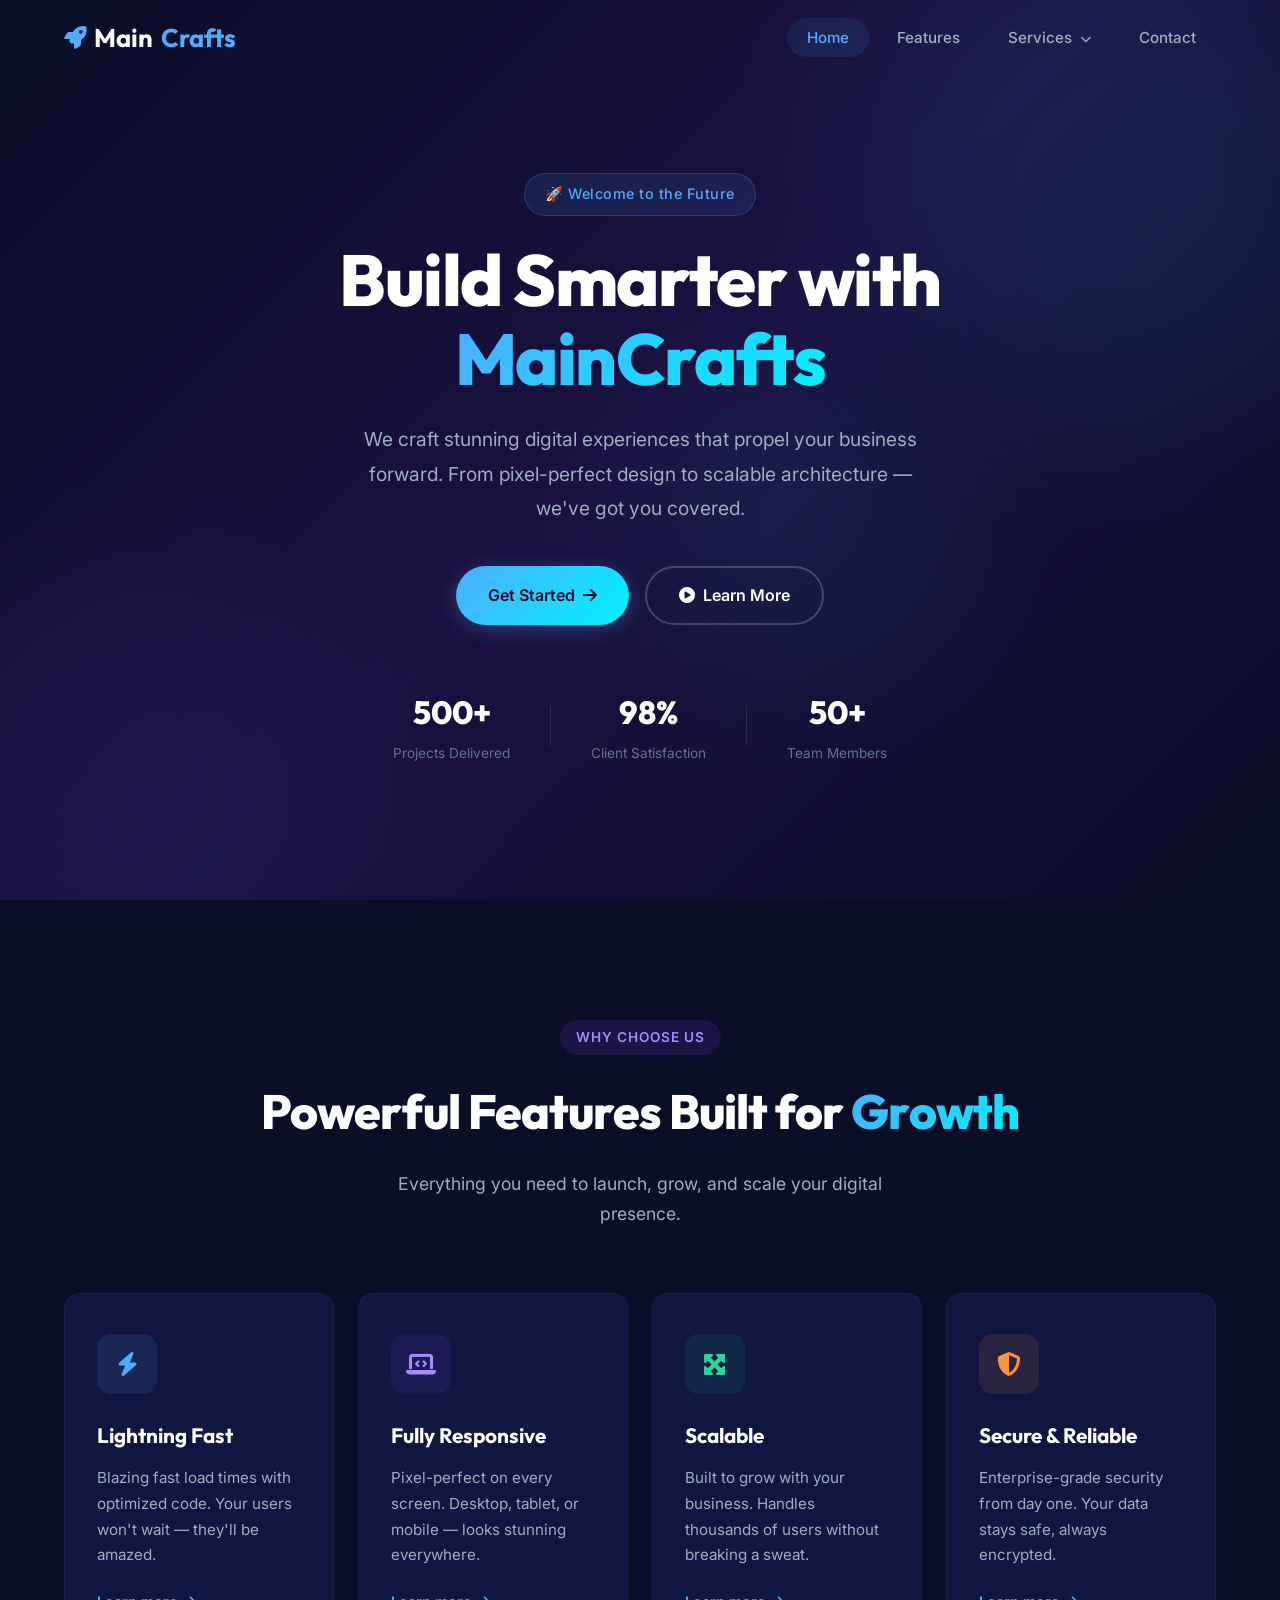
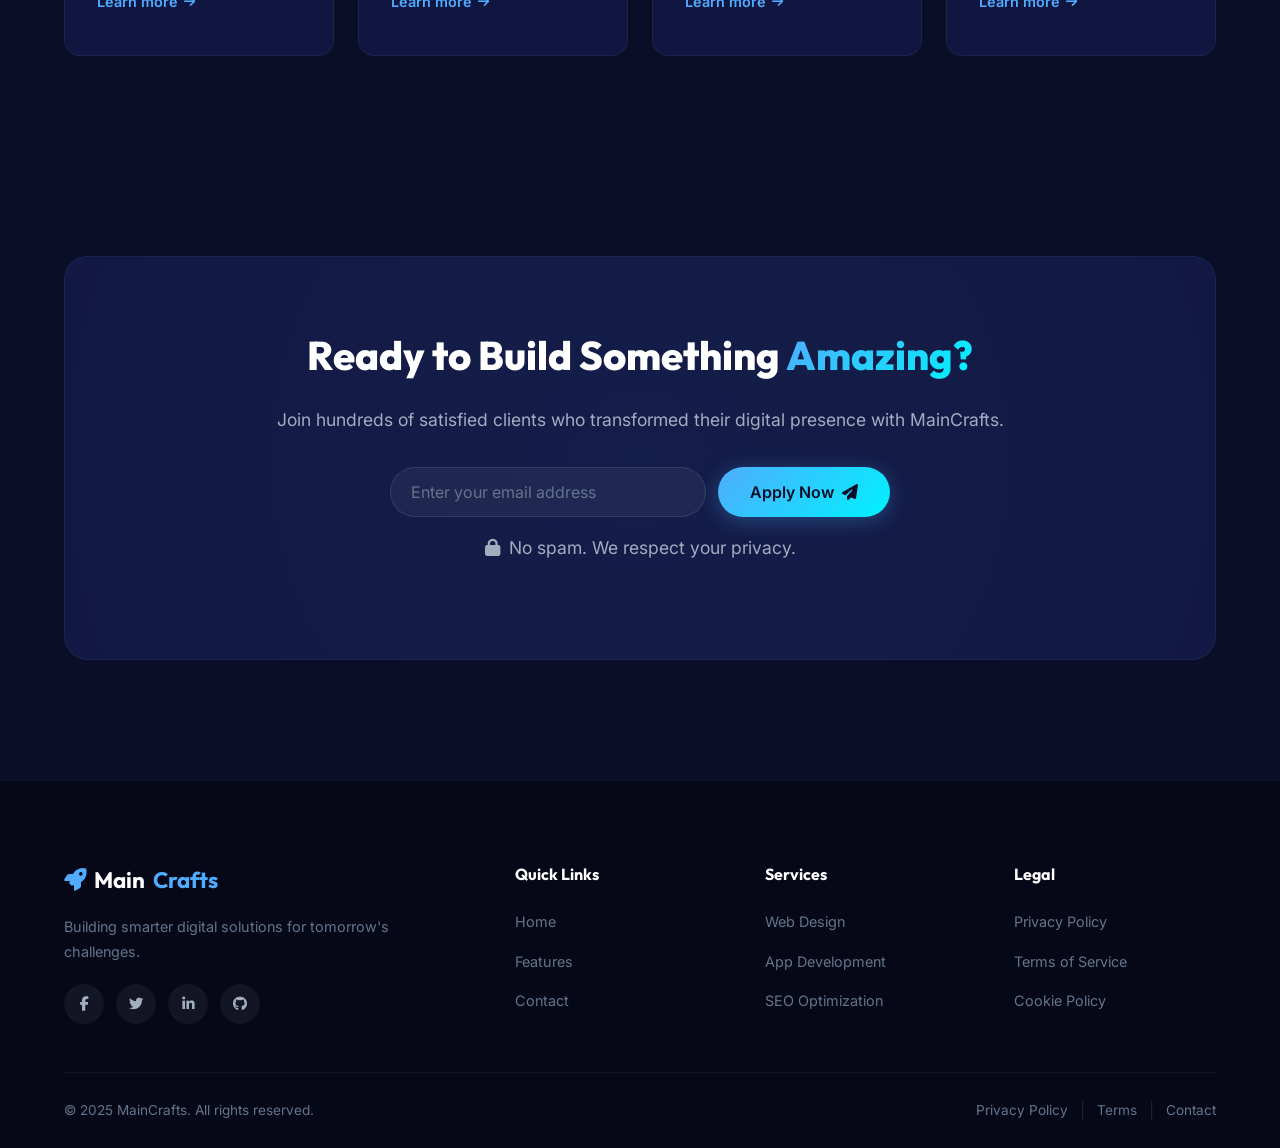
==== index.html @ 97e71fb7 "Initial commit: landing page project" ====
<!DOCTYPE html>
<html lang="en">

<head>
    <meta charset="UTF-8">
    <meta name="viewport" content="width=device-width, initial-scale=1.0">
    <meta name="description"
        content="MainCrafts - Build smarter digital solutions with cutting-edge web design, app development, and scalable technology.">
    <title>MainCrafts — Build Smarter Digital Solutions</title>
    <link rel="preconnect" href="https://fonts.googleapis.com">
    <link rel="preconnect" href="https://fonts.gstatic.com" crossorigin>
    <link
        href="https://fonts.googleapis.com/css2?family=Inter:wght@300;400;500;600;700;800;900&family=Outfit:wght@400;500;600;700;800&display=swap"
        rel="stylesheet">
    <link rel="stylesheet" href="https://cdnjs.cloudflare.com/ajax/libs/font-awesome/6.5.1/css/all.min.css">
    <link rel="stylesheet" href="style.css">
</head>

<body>
    <header id="header">
        <div class="header-container">
            <a href="#" class="logo" id="logo"><i class="fas fa-rocket"></i> Main<strong>Crafts</strong></a>
            <button class="hamburger" id="hamburger" aria-label="Toggle navigation"><span class="bar"></span><span
                    class="bar"></span><span class="bar"></span></button>
            <nav id="navbar">
                <ul class="nav-links">
                    <li><a href="#home" class="nav-link active">Home</a></li>
                    <li><a href="#features" class="nav-link">Features</a></li>
                    <li class="has-dropdown">
                        <a href="#" class="nav-link">Services <i class="fas fa-chevron-down"></i></a>
                        <ul class="dropdown" id="services-dropdown">
                            <li><a href="#"><i class="fas fa-paint-brush"></i> Web Design</a></li>
                            <li><a href="#"><i class="fas fa-mobile-alt"></i> App Development</a></li>
                            <li><a href="#"><i class="fas fa-search"></i> SEO Optimization</a></li>
                            <li><a href="#"><i class="fas fa-cloud"></i> Cloud Solutions</a></li>
                        </ul>
                    </li>
                    <li><a href="#contact" class="nav-link">Contact</a></li>
                </ul>
            </nav>
        </div>
    </header>

    <section id="home" class="hero">
        <div class="hero-bg-shapes">
            <div class="shape shape-1"></div>
            <div class="shape shape-2"></div>
            <div class="shape shape-3"></div>
        </div>
        <div class="hero-content">
            <span class="hero-badge">🚀 Welcome to the Future</span>
            <h1>Build Smarter with <span class="gradient-text">MainCrafts</span></h1>
            <p class="hero-subtitle">We craft stunning digital experiences that propel your business forward. From
                pixel-perfect design to scalable architecture — we've got you covered.</p>
            <div class="hero-buttons">
                <a href="#features" class="btn btn-primary" id="cta-get-started">Get Started <i
                        class="fas fa-arrow-right"></i></a>
                <a href="#contact" class="btn btn-outline" id="cta-learn-more"><i class="fas fa-play-circle"></i> Learn
                    More</a>
            </div>
            <div class="hero-stats">
                <div class="stat"><span class="stat-number">500+</span><span class="stat-label">Projects
                        Delivered</span></div>
                <div class="stat-divider"></div>
                <div class="stat"><span class="stat-number">98%</span><span class="stat-label">Client
                        Satisfaction</span></div>
                <div class="stat-divider"></div>
                <div class="stat"><span class="stat-number">50+</span><span class="stat-label">Team Members</span></div>
            </div>
        </div>
    </section>

    <section id="features" class="features">
        <div class="container">
            <div class="section-header">
                <span class="section-badge">Why Choose Us</span>
                <h2>Powerful Features Built for <span class="gradient-text">Growth</span></h2>
                <p class="section-subtitle">Everything you need to launch, grow, and scale your digital presence.</p>
            </div>
            <div class="features-grid">
                <div class="feature-card" id="feature-fast">
                    <div class="feature-icon"><i class="fas fa-bolt"></i></div>
                    <h3>Lightning Fast</h3>
                    <p>Blazing fast load times with optimized code. Your users won't wait — they'll be amazed.</p><a
                        href="#" class="feature-link">Learn more <i class="fas fa-arrow-right"></i></a>
                </div>
                <div class="feature-card" id="feature-responsive">
                    <div class="feature-icon icon-purple"><i class="fas fa-laptop-code"></i></div>
                    <h3>Fully Responsive</h3>
                    <p>Pixel-perfect on every screen. Desktop, tablet, or mobile — looks stunning everywhere.</p><a
                        href="#" class="feature-link">Learn more <i class="fas fa-arrow-right"></i></a>
                </div>
                <div class="feature-card" id="feature-scalable">
                    <div class="feature-icon icon-green"><i class="fas fa-expand-arrows-alt"></i></div>
                    <h3>Scalable</h3>
                    <p>Built to grow with your business. Handles thousands of users without breaking a sweat.</p><a
                        href="#" class="feature-link">Learn more <i class="fas fa-arrow-right"></i></a>
                </div>
                <div class="feature-card" id="feature-secure">
                    <div class="feature-icon icon-orange"><i class="fas fa-shield-alt"></i></div>
                    <h3>Secure & Reliable</h3>
                    <p>Enterprise-grade security from day one. Your data stays safe, always encrypted.</p><a href="#"
                        class="feature-link">Learn more <i class="fas fa-arrow-right"></i></a>
                </div>
            </div>
        </div>
    </section>

    <section id="contact" class="contact-section">
        <div class="container">
            <div class="cta-box">
                <h2>Ready to Build Something <span class="gradient-text">Amazing?</span></h2>
                <p>Join hundreds of satisfied clients who transformed their digital presence with MainCrafts.</p>
                <form class="cta-form" id="contact-form">
                    <div class="input-group">
                        <input type="email" placeholder="Enter your email address" id="email-input" required
                            aria-label="Email address">
                        <button type="submit" class="btn btn-primary" id="cta-apply">Apply Now <i
                                class="fas fa-paper-plane"></i></button>
                    </div>
                </form>
                <p class="cta-note"><i class="fas fa-lock"></i> No spam. We respect your privacy.</p>
            </div>
        </div>
    </section>

    <footer id="footer">
        <div class="container">
            <div class="footer-grid">
                <div class="footer-brand"><a href="#" class="logo"><i class="fas fa-rocket"></i>
                        Main<strong>Crafts</strong></a>
                    <p>Building smarter digital solutions for tomorrow's challenges.</p>
                    <div class="social-links"><a href="#" id="social-fb"><i class="fab fa-facebook-f"></i></a><a
                            href="#" id="social-tw"><i class="fab fa-twitter"></i></a><a href="#" id="social-li"><i
                                class="fab fa-linkedin-in"></i></a><a href="#" id="social-gh"><i
                                class="fab fa-github"></i></a></div>
                </div>
                <div class="footer-links-group">
                    <h4>Quick Links</h4>
                    <ul>
                        <li><a href="#home">Home</a></li>
                        <li><a href="#features">Features</a></li>
                        <li><a href="#contact">Contact</a></li>
                    </ul>
                </div>
                <div class="footer-links-group">
                    <h4>Services</h4>
                    <ul>
                        <li><a href="#">Web Design</a></li>
                        <li><a href="#">App Development</a></li>
                        <li><a href="#">SEO Optimization</a></li>
                    </ul>
                </div>
                <div class="footer-links-group">
                    <h4>Legal</h4>
                    <ul>
                        <li><a href="#">Privacy Policy</a></li>
                        <li><a href="#">Terms of Service</a></li>
                        <li><a href="#">Cookie Policy</a></li>
                    </ul>
                </div>
            </div>
            <div class="footer-bottom">
                <p>&copy; 2025 MainCrafts. All rights reserved.</p>
                <div class="footer-bottom-links"><a href="#">Privacy Policy</a><span>|</span><a
                        href="#">Terms</a><span>|</span><a href="#">Contact</a></div>
            </div>
        </div>
    </footer>

    <script>
        const hamburger = document.getElementById('hamburger'), navbar = document.getElementById('navbar'), navLinks = document.querySelectorAll('.nav-link'), header = document.getElementById('header');
        hamburger.addEventListener('click', () => { hamburger.classList.toggle('active'); navbar.classList.toggle('active'); });
        navLinks.forEach(l => l.addEventListener('click', () => { hamburger.classList.remove('active'); navbar.classList.remove('active'); }));
        window.addEventListener('scroll', () => { header.classList.toggle('scrolled', window.scrollY > 50); let c = ''; document.querySelectorAll('section').forEach(s => { if (scrollY >= s.offsetTop - 200) c = s.id; }); navLinks.forEach(l => { l.classList.remove('active'); if (l.getAttribute('href') === '#' + c) l.classList.add('active'); }); });
        document.querySelectorAll('a[href^="#"]').forEach(a => a.addEventListener('click', function (e) { const t = document.querySelector(this.getAttribute('href')); if (t) { e.preventDefault(); t.scrollIntoView({ behavior: 'smooth' }); } }));
        const obs = new IntersectionObserver(entries => entries.forEach(e => { if (e.isIntersecting) { e.target.classList.add('revealed'); obs.unobserve(e.target); } }), { threshold: 0.1 });
        document.querySelectorAll('.feature-card,.section-header,.cta-box,.hero-content').forEach(el => { el.classList.add('reveal'); obs.observe(el); });
        document.getElementById('contact-form').addEventListener('submit', e => { e.preventDefault(); const em = document.getElementById('email-input').value; if (em) { alert('Thank you! We will contact you at: ' + em); e.target.reset(); } });
    </script>
</body>

</html>
---- style.css ----
/* ============================
   CSS RESET & BASE
   ============================ */
*, *::before, *::after { margin: 0; padding: 0; box-sizing: border-box; }

:root {
    --primary: #4facfe;
    --primary-dark: #00f2fe;
    --accent: #7c3aed;
    --accent-light: #a78bfa;
    --bg-dark: #0a0e27;
    --bg-card: #111640;
    --bg-card-hover: #1a1f4e;
    --text-primary: #ffffff;
    --text-secondary: #a0aec0;
    --text-muted: #64748b;
    --gradient-primary: linear-gradient(135deg, #4facfe 0%, #00f2fe 100%);
    --gradient-hero: linear-gradient(135deg, #0a0e27 0%, #1a1040 50%, #0a0e27 100%);
    --gradient-accent: linear-gradient(135deg, #7c3aed 0%, #4facfe 100%);
    --shadow-card: 0 8px 32px rgba(0, 0, 0, 0.3);
    --shadow-glow: 0 0 30px rgba(79, 172, 254, 0.15);
    --radius: 16px;
    --radius-sm: 8px;
    --radius-full: 50px;
    --transition: 0.3s cubic-bezier(0.4, 0, 0.2, 1);
    --font-main: 'Inter', sans-serif;
    --font-display: 'Outfit', sans-serif;
}

html { scroll-behavior: smooth; scroll-padding-top: 80px; }

body {
    font-family: var(--font-main);
    background: var(--bg-dark);
    color: var(--text-primary);
    line-height: 1.7;
    overflow-x: hidden;
    -webkit-font-smoothing: antialiased;
}

a { text-decoration: none; color: inherit; transition: var(--transition); }
ul { list-style: none; }
img { max-width: 100%; display: block; }
.container { max-width: 1200px; margin: 0 auto; padding: 0 24px; }

.gradient-text {
    background: var(--gradient-primary);
    -webkit-background-clip: text;
    -webkit-text-fill-color: transparent;
    background-clip: text;
}

/* ============================
   HEADER & NAVIGATION
   ============================ */
#header {
    position: fixed; top: 0; left: 0; width: 100%; z-index: 1000;
    padding: 16px 0;
    background: transparent;
    transition: var(--transition);
}
#header.scrolled {
    background: rgba(10, 14, 39, 0.92);
    backdrop-filter: blur(20px);
    -webkit-backdrop-filter: blur(20px);
    padding: 10px 0;
    box-shadow: 0 4px 30px rgba(0, 0, 0, 0.3);
}

.header-container {
    max-width: 1200px; margin: 0 auto; padding: 0 24px;
    display: flex; align-items: center; justify-content: space-between;
}

.logo {
    font-family: var(--font-display); font-size: 1.6rem; font-weight: 700;
    color: var(--text-primary); display: flex; align-items: center; gap: 8px;
}
.logo i { color: var(--primary); font-size: 1.4rem; }
.logo strong { color: var(--primary); }

.nav-links { display: flex; gap: 8px; align-items: center; }
.nav-link {
    padding: 10px 20px; border-radius: var(--radius-full); font-weight: 500;
    font-size: 0.95rem; color: var(--text-secondary);
    transition: var(--transition); position: relative;
}
.nav-link:hover, .nav-link.active { color: var(--text-primary); background: rgba(79, 172, 254, 0.1); }
.nav-link.active { color: var(--primary); }

/* Dropdown */
.has-dropdown { position: relative; }
.has-dropdown .nav-link i { font-size: 0.7rem; margin-left: 4px; transition: var(--transition); }
.has-dropdown:hover .nav-link i { transform: rotate(180deg); }

.dropdown {
    display: none; position: absolute; top: 100%; left: 0; min-width: 220px;
    background: rgba(17, 22, 64, 0.98); backdrop-filter: blur(20px);
    border: 1px solid rgba(79, 172, 254, 0.15); border-radius: var(--radius);
    padding: 8px; margin-top: 8px;
    box-shadow: var(--shadow-card);
    animation: dropdownFade 0.25s ease;
}
.has-dropdown:hover .dropdown { display: block; }

@keyframes dropdownFade {
    from { opacity: 0; transform: translateY(-8px); }
    to { opacity: 1; transform: translateY(0); }
}

.dropdown li a {
    display: flex; align-items: center; gap: 10px;
    padding: 12px 16px; border-radius: var(--radius-sm);
    color: var(--text-secondary); font-size: 0.9rem;
    transition: var(--transition);
}
.dropdown li a:hover { background: rgba(79, 172, 254, 0.1); color: var(--primary); }
.dropdown li a i { width: 18px; text-align: center; color: var(--primary); }

/* Hamburger */
.hamburger { display: none; flex-direction: column; gap: 5px; background: none; border: none; cursor: pointer; padding: 8px; z-index: 1001; }
.bar { width: 28px; height: 3px; background: var(--text-primary); border-radius: 4px; transition: var(--transition); }
.hamburger.active .bar:nth-child(1) { transform: rotate(45deg) translate(6px, 6px); }
.hamburger.active .bar:nth-child(2) { opacity: 0; }
.hamburger.active .bar:nth-child(3) { transform: rotate(-45deg) translate(6px, -6px); }

/* ============================
   HERO SECTION
   ============================ */
.hero {
    min-height: 100vh; display: flex; align-items: center; justify-content: center;
    position: relative; overflow: hidden;
    background: var(--gradient-hero); padding: 120px 24px 80px;
}

.hero-bg-shapes { position: absolute; inset: 0; overflow: hidden; pointer-events: none; }
.shape {
    position: absolute; border-radius: 50%; opacity: 0.08;
    background: var(--gradient-primary); filter: blur(80px);
    animation: float 8s ease-in-out infinite;
}
.shape-1 { width: 500px; height: 500px; top: -10%; right: -5%; animation-delay: 0s; }
.shape-2 { width: 400px; height: 400px; bottom: -10%; left: -5%; animation-delay: -3s; background: var(--gradient-accent); }
.shape-3 { width: 300px; height: 300px; top: 40%; left: 50%; animation-delay: -5s; }

@keyframes float {
    0%, 100% { transform: translateY(0) scale(1); }
    50% { transform: translateY(-30px) scale(1.05); }
}

.hero-content { text-align: center; max-width: 800px; position: relative; z-index: 2; }

.hero-badge {
    display: inline-block; padding: 8px 20px; border-radius: var(--radius-full);
    background: rgba(79, 172, 254, 0.1); border: 1px solid rgba(79, 172, 254, 0.2);
    font-size: 0.9rem; font-weight: 500; color: var(--primary);
    margin-bottom: 24px; letter-spacing: 0.5px;
}

.hero h1 {
    font-family: var(--font-display); font-size: clamp(2.5rem, 6vw, 4.5rem);
    font-weight: 800; line-height: 1.1; margin-bottom: 24px;
    letter-spacing: -0.02em;
}

.hero-subtitle {
    font-size: clamp(1rem, 2vw, 1.2rem); color: var(--text-secondary);
    max-width: 600px; margin: 0 auto 40px; line-height: 1.8;
}

.hero-buttons { display: flex; gap: 16px; justify-content: center; flex-wrap: wrap; margin-bottom: 60px; }

.btn {
    display: inline-flex; align-items: center; gap: 8px;
    padding: 14px 32px; border-radius: var(--radius-full);
    font-weight: 600; font-size: 1rem; cursor: pointer;
    transition: var(--transition); border: none; font-family: var(--font-main);
}
.btn-primary {
    background: var(--gradient-primary); color: #0a0e27;
    box-shadow: 0 4px 20px rgba(79, 172, 254, 0.3);
}
.btn-primary:hover { transform: translateY(-2px); box-shadow: 0 8px 30px rgba(79, 172, 254, 0.5); }
.btn-outline {
    background: transparent; color: var(--text-primary);
    border: 2px solid rgba(255, 255, 255, 0.2);
}
.btn-outline:hover { border-color: var(--primary); color: var(--primary); transform: translateY(-2px); }

.hero-stats { display: flex; align-items: center; justify-content: center; gap: 40px; flex-wrap: wrap; }
.stat { text-align: center; }
.stat-number { display: block; font-family: var(--font-display); font-size: 2rem; font-weight: 800; color: var(--text-primary); }
.stat-label { font-size: 0.85rem; color: var(--text-muted); }
.stat-divider { width: 1px; height: 40px; background: rgba(255, 255, 255, 0.1); }

/* ============================
   FEATURES SECTION
   ============================ */
.features { padding: 120px 0; position: relative; }

.section-header { text-align: center; margin-bottom: 64px; }
.section-badge {
    display: inline-block; padding: 6px 16px; border-radius: var(--radius-full);
    background: rgba(124, 58, 237, 0.15); color: var(--accent-light);
    font-size: 0.85rem; font-weight: 600; text-transform: uppercase;
    letter-spacing: 1px; margin-bottom: 16px;
}
.section-header h2 {
    font-family: var(--font-display); font-size: clamp(2rem, 4vw, 3rem);
    font-weight: 800; margin-bottom: 16px; letter-spacing: -0.02em;
}
.section-subtitle { color: var(--text-secondary); font-size: 1.1rem; max-width: 550px; margin: 0 auto; }

.features-grid { display: grid; grid-template-columns: repeat(auto-fit, minmax(260px, 1fr)); gap: 24px; }

.feature-card {
    background: var(--bg-card); border: 1px solid rgba(255, 255, 255, 0.05);
    border-radius: var(--radius); padding: 40px 32px;
    transition: var(--transition); position: relative; overflow: hidden;
}
.feature-card::before {
    content: ''; position: absolute; top: 0; left: 0; right: 0; height: 3px;
    background: var(--gradient-primary); opacity: 0; transition: var(--transition);
}
.feature-card:hover {
    transform: translateY(-8px); background: var(--bg-card-hover);
    border-color: rgba(79, 172, 254, 0.15); box-shadow: var(--shadow-glow);
}
.feature-card:hover::before { opacity: 1; }

.feature-icon {
    width: 60px; height: 60px; border-radius: 14px;
    display: flex; align-items: center; justify-content: center;
    font-size: 1.5rem; margin-bottom: 24px;
    background: rgba(79, 172, 254, 0.1); color: var(--primary);
}
.feature-icon.icon-purple { background: rgba(124, 58, 237, 0.1); color: var(--accent-light); }
.feature-icon.icon-green { background: rgba(16, 185, 129, 0.1); color: #34d399; }
.feature-icon.icon-orange { background: rgba(251, 146, 60, 0.1); color: #fb923c; }

.feature-card h3 {
    font-family: var(--font-display); font-size: 1.3rem; font-weight: 700;
    margin-bottom: 12px;
}
.feature-card p { color: var(--text-secondary); font-size: 0.95rem; line-height: 1.7; margin-bottom: 20px; }
.feature-link { color: var(--primary); font-weight: 600; font-size: 0.9rem; display: inline-flex; align-items: center; gap: 6px; }
.feature-link i { font-size: 0.8rem; transition: var(--transition); }
.feature-link:hover i { transform: translateX(4px); }

/* ============================
   CONTACT / CTA SECTION
   ============================ */
.contact-section { padding: 80px 0 120px; }

.cta-box {
    background: var(--bg-card); border: 1px solid rgba(79, 172, 254, 0.1);
    border-radius: 24px; padding: 64px 48px; text-align: center;
    position: relative; overflow: hidden;
}
.cta-box::before {
    content: ''; position: absolute; top: -50%; left: -50%; width: 200%; height: 200%;
    background: radial-gradient(circle at center, rgba(79, 172, 254, 0.05) 0%, transparent 70%);
    pointer-events: none;
}

.cta-box h2 {
    font-family: var(--font-display); font-size: clamp(1.8rem, 3.5vw, 2.5rem);
    font-weight: 800; margin-bottom: 16px; position: relative;
}
.cta-box > p { color: var(--text-secondary); font-size: 1.1rem; margin-bottom: 32px; position: relative; }

.cta-form { max-width: 500px; margin: 0 auto; position: relative; }
.input-group { display: flex; gap: 12px; }
.input-group input {
    flex: 1; padding: 14px 20px; border-radius: var(--radius-full);
    border: 1px solid rgba(255, 255, 255, 0.1); background: rgba(255, 255, 255, 0.05);
    color: var(--text-primary); font-size: 1rem; font-family: var(--font-main);
    outline: none; transition: var(--transition);
}
.input-group input:focus { border-color: var(--primary); box-shadow: 0 0 0 3px rgba(79, 172, 254, 0.1); }
.input-group input::placeholder { color: var(--text-muted); }

.cta-note { color: var(--text-muted); font-size: 0.85rem; margin-top: 16px; position: relative; }
.cta-note i { margin-right: 4px; }

/* ============================
   FOOTER
   ============================ */
#footer { background: rgba(5, 7, 20, 0.8); border-top: 1px solid rgba(255, 255, 255, 0.05); padding: 80px 0 0; }

.footer-grid { display: grid; grid-template-columns: 2fr 1fr 1fr 1fr; gap: 48px; margin-bottom: 48px; }

.footer-brand .logo { font-size: 1.4rem; margin-bottom: 16px; display: inline-flex; }
.footer-brand > p { color: var(--text-muted); font-size: 0.9rem; line-height: 1.7; margin-bottom: 20px; }

.social-links { display: flex; gap: 12px; }
.social-links a {
    width: 40px; height: 40px; border-radius: 50%;
    display: flex; align-items: center; justify-content: center;
    background: rgba(255, 255, 255, 0.05); color: var(--text-secondary);
    transition: var(--transition); font-size: 0.9rem;
}
.social-links a:hover { background: var(--primary); color: var(--bg-dark); transform: translateY(-3px); }

.footer-links-group h4 {
    font-family: var(--font-display); font-weight: 700; margin-bottom: 20px;
    font-size: 1rem;
}
.footer-links-group ul { display: flex; flex-direction: column; gap: 12px; }
.footer-links-group a { color: var(--text-muted); font-size: 0.9rem; }
.footer-links-group a:hover { color: var(--primary); }

.footer-bottom {
    border-top: 1px solid rgba(255, 255, 255, 0.05); padding: 24px 0;
    display: flex; justify-content: space-between; align-items: center; flex-wrap: wrap; gap: 16px;
}
.footer-bottom p { color: var(--text-muted); font-size: 0.85rem; }
.footer-bottom-links { display: flex; gap: 12px; align-items: center; }
.footer-bottom-links a { color: var(--text-muted); font-size: 0.85rem; }
.footer-bottom-links a:hover { color: var(--primary); }
.footer-bottom-links span { color: rgba(255,255,255,0.1); }

/* ============================
   SCROLL REVEAL ANIMATIONS
   ============================ */
.reveal { opacity: 0; transform: translateY(40px); transition: opacity 0.8s ease, transform 0.8s ease; }
.reveal.revealed { opacity: 1; transform: translateY(0); }
.feature-card.reveal:nth-child(2) { transition-delay: 0.1s; }
.feature-card.reveal:nth-child(3) { transition-delay: 0.2s; }
.feature-card.reveal:nth-child(4) { transition-delay: 0.3s; }

/* ============================
   RESPONSIVE — TABLET
   ============================ */
@media (max-width: 768px) {
    .hamburger { display: flex; }
    #navbar {
        position: fixed; top: 0; right: -100%; width: 280px; height: 100vh;
        background: rgba(10, 14, 39, 0.98); backdrop-filter: blur(20px);
        padding: 100px 32px 40px; transition: var(--transition);
        box-shadow: -10px 0 40px rgba(0, 0, 0, 0.5);
    }
    #navbar.active { right: 0; }
    .nav-links { flex-direction: column; gap: 4px; }
    .nav-link { padding: 14px 20px; width: 100%; }

    .has-dropdown:hover .dropdown { display: none; }
    .has-dropdown .dropdown { position: static; margin-top: 0; border: none; background: rgba(255,255,255,0.03); box-shadow: none; }
    .has-dropdown.open .dropdown { display: block; }

    .hero { padding: 100px 20px 60px; }
    .hero-stats { gap: 24px; }
    .stat-divider { display: none; }

    .footer-grid { grid-template-columns: 1fr 1fr; gap: 32px; }
    .footer-bottom { flex-direction: column; text-align: center; }

    .input-group { flex-direction: column; }
    .cta-box { padding: 48px 24px; }
}

/* ============================
   RESPONSIVE — MOBILE
   ============================ */
@media (max-width: 480px) {
    .hero h1 { font-size: 2rem; }
    .hero-subtitle { font-size: 0.95rem; }
    .hero-buttons { flex-direction: column; align-items: center; }
    .btn { width: 100%; justify-content: center; }
    .features-grid { grid-template-columns: 1fr; }
    .footer-grid { grid-template-columns: 1fr; }
    .hero-stats { flex-direction: column; gap: 20px; }
}
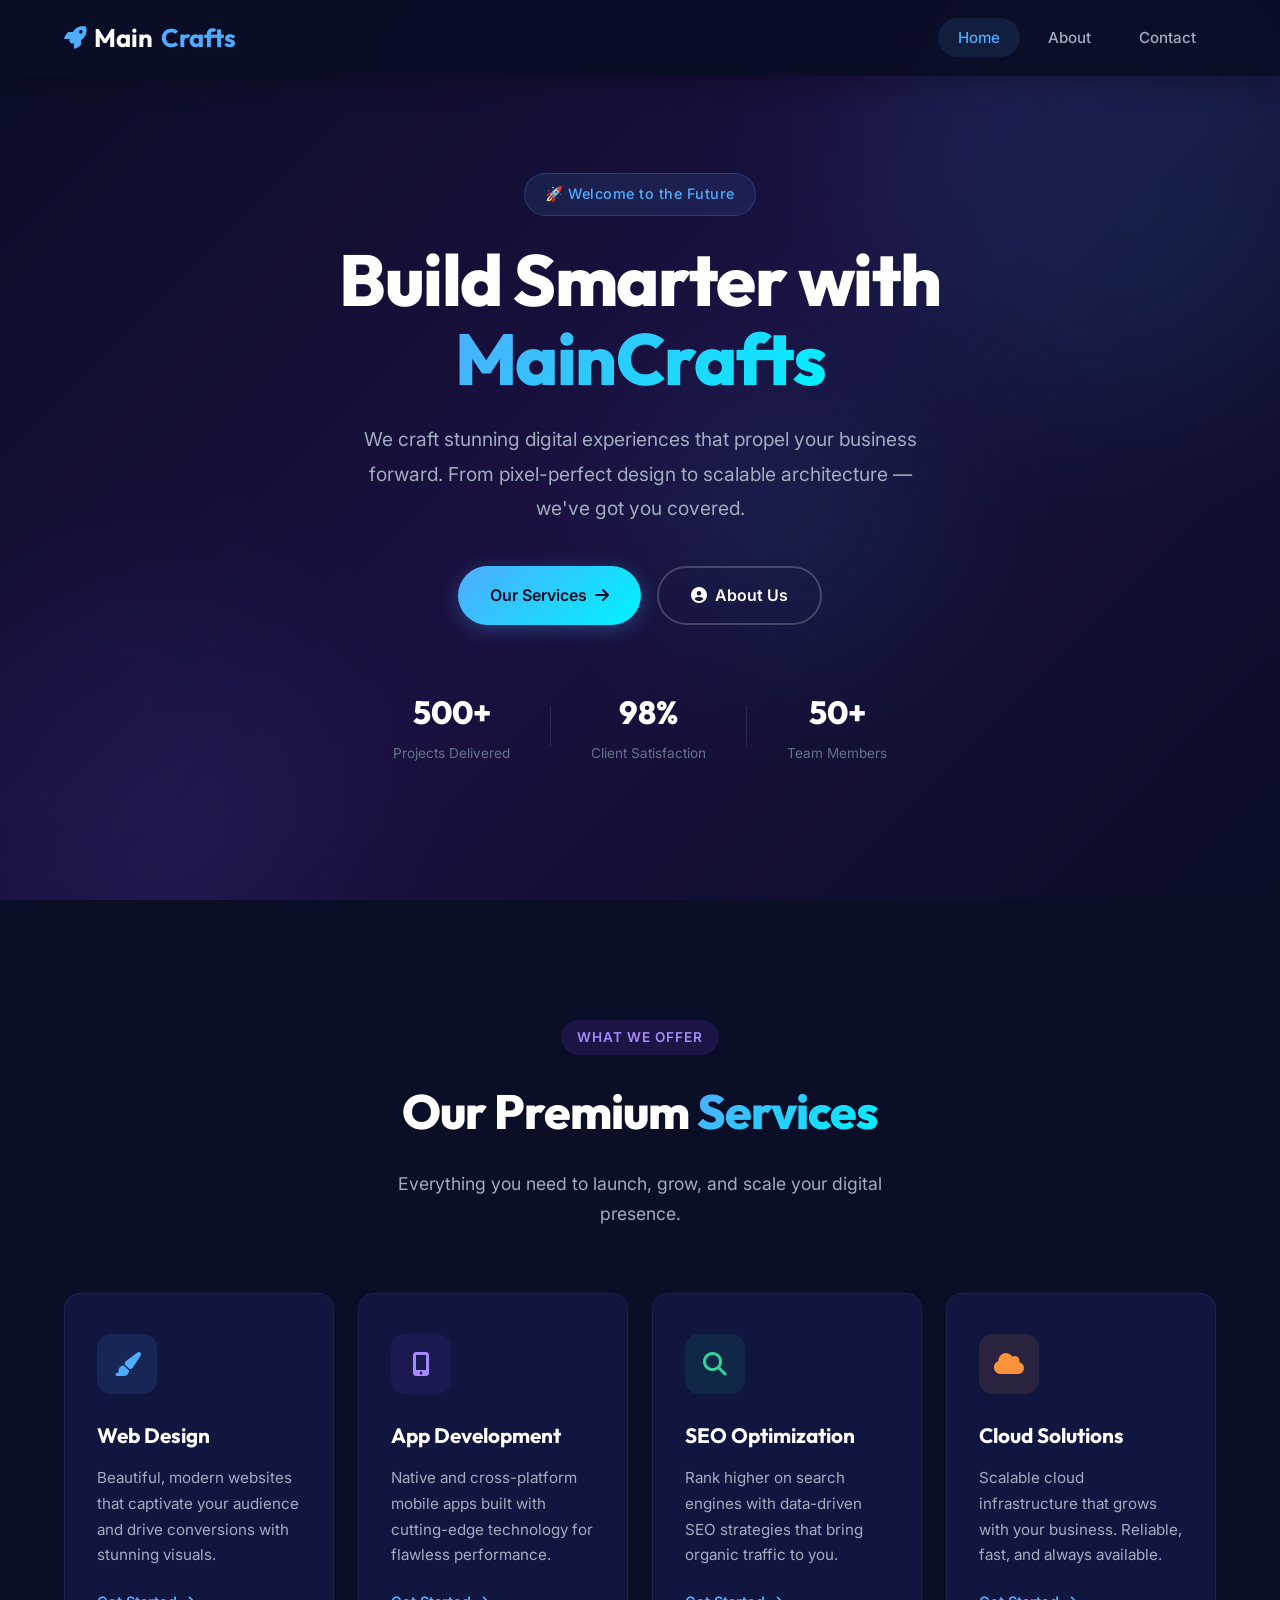
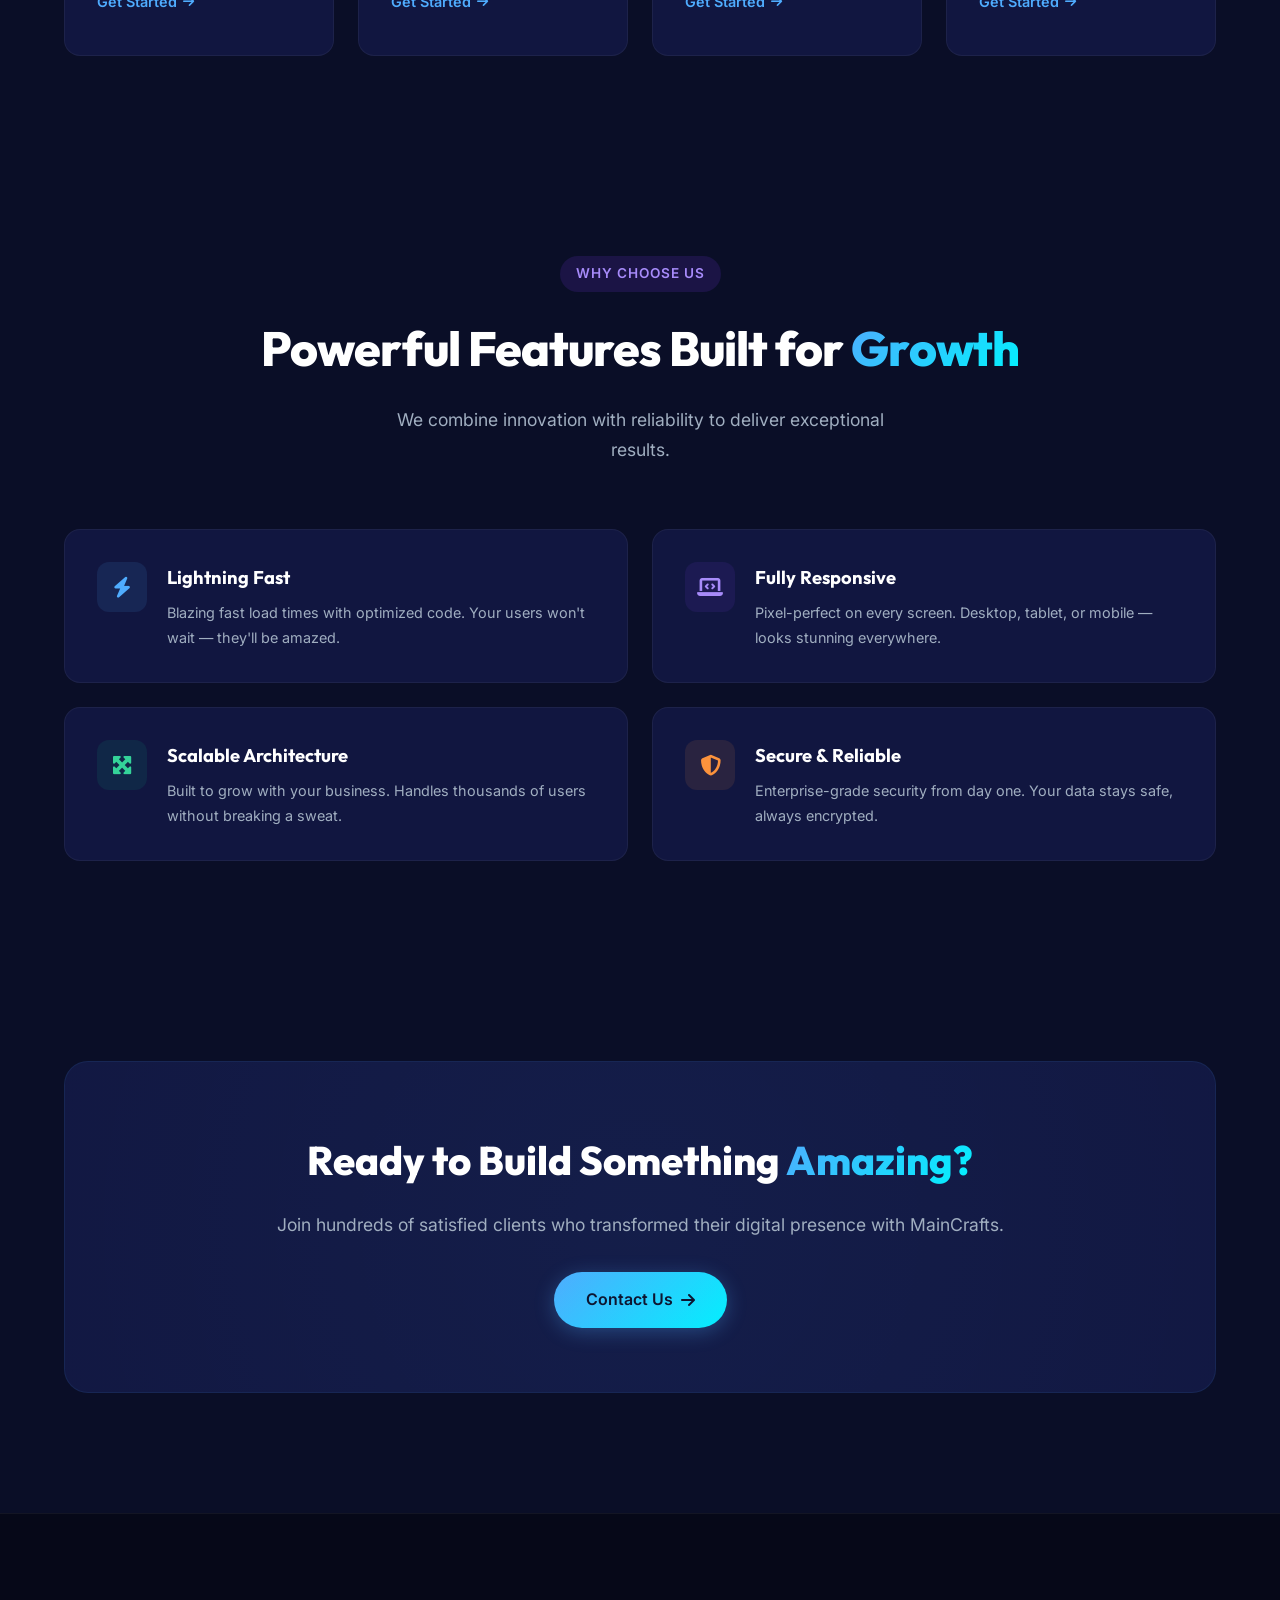
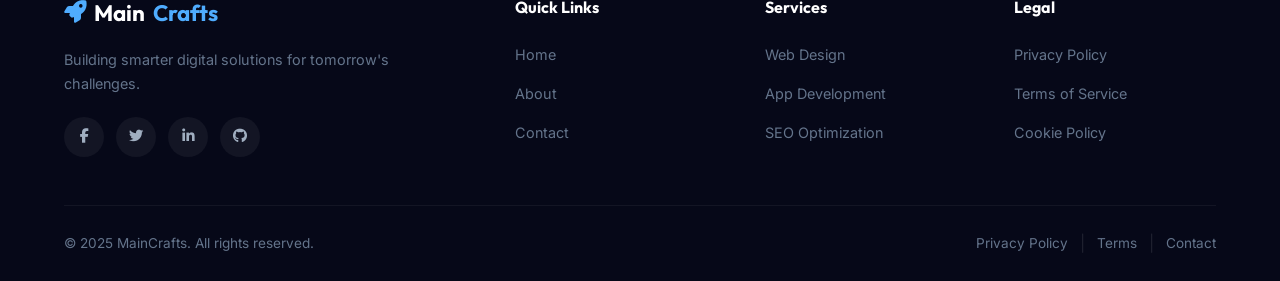
==== commit 59b8bea9: "Task 2: Multi-page website (Home, About, Contact) with form validation and responsive design" ====
--- a/index.html
+++ b/index.html
@@ -17,30 +17,24 @@
 </head>
 
 <body>
+    <!-- ========== HEADER / NAVBAR ========== -->
     <header id="header">
         <div class="header-container">
-            <a href="#" class="logo" id="logo"><i class="fas fa-rocket"></i> Main<strong>Crafts</strong></a>
-            <button class="hamburger" id="hamburger" aria-label="Toggle navigation"><span class="bar"></span><span
-                    class="bar"></span><span class="bar"></span></button>
+            <a href="index.html" class="logo" id="logo"><i class="fas fa-rocket"></i> Main<strong>Crafts</strong></a>
+            <button class="hamburger" id="hamburger" aria-label="Toggle navigation">
+                <span class="bar"></span><span class="bar"></span><span class="bar"></span>
+            </button>
             <nav id="navbar">
                 <ul class="nav-links">
-                    <li><a href="#home" class="nav-link active">Home</a></li>
-                    <li><a href="#features" class="nav-link">Features</a></li>
-                    <li class="has-dropdown">
-                        <a href="#" class="nav-link">Services <i class="fas fa-chevron-down"></i></a>
-                        <ul class="dropdown" id="services-dropdown">
-                            <li><a href="#"><i class="fas fa-paint-brush"></i> Web Design</a></li>
-                            <li><a href="#"><i class="fas fa-mobile-alt"></i> App Development</a></li>
-                            <li><a href="#"><i class="fas fa-search"></i> SEO Optimization</a></li>
-                            <li><a href="#"><i class="fas fa-cloud"></i> Cloud Solutions</a></li>
-                        </ul>
-                    </li>
-                    <li><a href="#contact" class="nav-link">Contact</a></li>
+                    <li><a href="index.html" class="nav-link active">Home</a></li>
+                    <li><a href="about.html" class="nav-link">About</a></li>
+                    <li><a href="contact.html" class="nav-link">Contact</a></li>
                 </ul>
             </nav>
         </div>
     </header>
 
+    <!-- ========== HERO SECTION ========== -->
     <section id="home" class="hero">
         <div class="hero-bg-shapes">
             <div class="shape shape-1"></div>
@@ -53,94 +47,139 @@
             <p class="hero-subtitle">We craft stunning digital experiences that propel your business forward. From
                 pixel-perfect design to scalable architecture — we've got you covered.</p>
             <div class="hero-buttons">
-                <a href="#features" class="btn btn-primary" id="cta-get-started">Get Started <i
+                <a href="#services" class="btn btn-primary" id="cta-get-started">Our Services <i
                         class="fas fa-arrow-right"></i></a>
-                <a href="#contact" class="btn btn-outline" id="cta-learn-more"><i class="fas fa-play-circle"></i> Learn
-                    More</a>
+                <a href="about.html" class="btn btn-outline" id="cta-learn-more"><i class="fas fa-user-circle"></i>
+                    About Us</a>
             </div>
             <div class="hero-stats">
-                <div class="stat"><span class="stat-number">500+</span><span class="stat-label">Projects
-                        Delivered</span></div>
+                <div class="stat"><span class="stat-number" id="stat-projects">500+</span><span
+                        class="stat-label">Projects Delivered</span></div>
                 <div class="stat-divider"></div>
-                <div class="stat"><span class="stat-number">98%</span><span class="stat-label">Client
-                        Satisfaction</span></div>
+                <div class="stat"><span class="stat-number" id="stat-satisfaction">98%</span><span
+                        class="stat-label">Client Satisfaction</span></div>
                 <div class="stat-divider"></div>
-                <div class="stat"><span class="stat-number">50+</span><span class="stat-label">Team Members</span></div>
-            </div>
-        </div>
-    </section>
-
-    <section id="features" class="features">
+                <div class="stat"><span class="stat-number" id="stat-team">50+</span><span class="stat-label">Team
+                        Members</span></div>
+            </div>
+        </div>
+    </section>
+
+    <!-- ========== SERVICES / FEATURES SECTION ========== -->
+    <section id="services" class="features">
+        <div class="container">
+            <div class="section-header">
+                <span class="section-badge">What We Offer</span>
+                <h2>Our Premium <span class="gradient-text">Services</span></h2>
+                <p class="section-subtitle">Everything you need to launch, grow, and scale your digital presence.</p>
+            </div>
+            <div class="features-grid">
+                <div class="feature-card" id="feature-web-design">
+                    <div class="feature-icon"><i class="fas fa-paint-brush"></i></div>
+                    <h3>Web Design</h3>
+                    <p>Beautiful, modern websites that captivate your audience and drive conversions with stunning
+                        visuals.</p>
+                    <a href="contact.html" class="feature-link">Get Started <i class="fas fa-arrow-right"></i></a>
+                </div>
+                <div class="feature-card" id="feature-app-dev">
+                    <div class="feature-icon icon-purple"><i class="fas fa-mobile-alt"></i></div>
+                    <h3>App Development</h3>
+                    <p>Native and cross-platform mobile apps built with cutting-edge technology for flawless
+                        performance.</p>
+                    <a href="contact.html" class="feature-link">Get Started <i class="fas fa-arrow-right"></i></a>
+                </div>
+                <div class="feature-card" id="feature-seo">
+                    <div class="feature-icon icon-green"><i class="fas fa-search"></i></div>
+                    <h3>SEO Optimization</h3>
+                    <p>Rank higher on search engines with data-driven SEO strategies that bring organic traffic to you.
+                    </p>
+                    <a href="contact.html" class="feature-link">Get Started <i class="fas fa-arrow-right"></i></a>
+                </div>
+                <div class="feature-card" id="feature-cloud">
+                    <div class="feature-icon icon-orange"><i class="fas fa-cloud"></i></div>
+                    <h3>Cloud Solutions</h3>
+                    <p>Scalable cloud infrastructure that grows with your business. Reliable, fast, and always
+                        available.</p>
+                    <a href="contact.html" class="feature-link">Get Started <i class="fas fa-arrow-right"></i></a>
+                </div>
+            </div>
+        </div>
+    </section>
+
+    <!-- ========== WHY CHOOSE US SECTION ========== -->
+    <section id="why-us" class="why-us-section">
         <div class="container">
             <div class="section-header">
                 <span class="section-badge">Why Choose Us</span>
                 <h2>Powerful Features Built for <span class="gradient-text">Growth</span></h2>
-                <p class="section-subtitle">Everything you need to launch, grow, and scale your digital presence.</p>
-            </div>
-            <div class="features-grid">
-                <div class="feature-card" id="feature-fast">
-                    <div class="feature-icon"><i class="fas fa-bolt"></i></div>
-                    <h3>Lightning Fast</h3>
-                    <p>Blazing fast load times with optimized code. Your users won't wait — they'll be amazed.</p><a
-                        href="#" class="feature-link">Learn more <i class="fas fa-arrow-right"></i></a>
-                </div>
-                <div class="feature-card" id="feature-responsive">
-                    <div class="feature-icon icon-purple"><i class="fas fa-laptop-code"></i></div>
-                    <h3>Fully Responsive</h3>
-                    <p>Pixel-perfect on every screen. Desktop, tablet, or mobile — looks stunning everywhere.</p><a
-                        href="#" class="feature-link">Learn more <i class="fas fa-arrow-right"></i></a>
-                </div>
-                <div class="feature-card" id="feature-scalable">
-                    <div class="feature-icon icon-green"><i class="fas fa-expand-arrows-alt"></i></div>
-                    <h3>Scalable</h3>
-                    <p>Built to grow with your business. Handles thousands of users without breaking a sweat.</p><a
-                        href="#" class="feature-link">Learn more <i class="fas fa-arrow-right"></i></a>
-                </div>
-                <div class="feature-card" id="feature-secure">
-                    <div class="feature-icon icon-orange"><i class="fas fa-shield-alt"></i></div>
-                    <h3>Secure & Reliable</h3>
-                    <p>Enterprise-grade security from day one. Your data stays safe, always encrypted.</p><a href="#"
-                        class="feature-link">Learn more <i class="fas fa-arrow-right"></i></a>
-                </div>
-            </div>
-        </div>
-    </section>
-
-    <section id="contact" class="contact-section">
+                <p class="section-subtitle">We combine innovation with reliability to deliver exceptional results.</p>
+            </div>
+            <div class="why-us-grid">
+                <div class="why-card" id="why-fast">
+                    <div class="why-icon"><i class="fas fa-bolt"></i></div>
+                    <div class="why-content">
+                        <h3>Lightning Fast</h3>
+                        <p>Blazing fast load times with optimized code. Your users won't wait — they'll be amazed.</p>
+                    </div>
+                </div>
+                <div class="why-card" id="why-responsive">
+                    <div class="why-icon icon-purple"><i class="fas fa-laptop-code"></i></div>
+                    <div class="why-content">
+                        <h3>Fully Responsive</h3>
+                        <p>Pixel-perfect on every screen. Desktop, tablet, or mobile — looks stunning everywhere.</p>
+                    </div>
+                </div>
+                <div class="why-card" id="why-scalable">
+                    <div class="why-icon icon-green"><i class="fas fa-expand-arrows-alt"></i></div>
+                    <div class="why-content">
+                        <h3>Scalable Architecture</h3>
+                        <p>Built to grow with your business. Handles thousands of users without breaking a sweat.</p>
+                    </div>
+                </div>
+                <div class="why-card" id="why-secure">
+                    <div class="why-icon icon-orange"><i class="fas fa-shield-alt"></i></div>
+                    <div class="why-content">
+                        <h3>Secure & Reliable</h3>
+                        <p>Enterprise-grade security from day one. Your data stays safe, always encrypted.</p>
+                    </div>
+                </div>
+            </div>
+        </div>
+    </section>
+
+    <!-- ========== CTA BANNER ========== -->
+    <section class="cta-banner">
         <div class="container">
             <div class="cta-box">
                 <h2>Ready to Build Something <span class="gradient-text">Amazing?</span></h2>
                 <p>Join hundreds of satisfied clients who transformed their digital presence with MainCrafts.</p>
-                <form class="cta-form" id="contact-form">
-                    <div class="input-group">
-                        <input type="email" placeholder="Enter your email address" id="email-input" required
-                            aria-label="Email address">
-                        <button type="submit" class="btn btn-primary" id="cta-apply">Apply Now <i
-                                class="fas fa-paper-plane"></i></button>
-                    </div>
-                </form>
-                <p class="cta-note"><i class="fas fa-lock"></i> No spam. We respect your privacy.</p>
-            </div>
-        </div>
-    </section>
-
+                <a href="contact.html" class="btn btn-primary" id="cta-contact-us">Contact Us <i
+                        class="fas fa-arrow-right"></i></a>
+            </div>
+        </div>
+    </section>
+
+    <!-- ========== FOOTER ========== -->
     <footer id="footer">
         <div class="container">
             <div class="footer-grid">
-                <div class="footer-brand"><a href="#" class="logo"><i class="fas fa-rocket"></i>
+                <div class="footer-brand">
+                    <a href="index.html" class="logo"><i class="fas fa-rocket"></i>
                         Main<strong>Crafts</strong></a>
                     <p>Building smarter digital solutions for tomorrow's challenges.</p>
-                    <div class="social-links"><a href="#" id="social-fb"><i class="fab fa-facebook-f"></i></a><a
-                            href="#" id="social-tw"><i class="fab fa-twitter"></i></a><a href="#" id="social-li"><i
-                                class="fab fa-linkedin-in"></i></a><a href="#" id="social-gh"><i
-                                class="fab fa-github"></i></a></div>
+                    <div class="social-links">
+                        <a href="#" id="social-fb" aria-label="Facebook"><i class="fab fa-facebook-f"></i></a>
+                        <a href="#" id="social-tw" aria-label="Twitter"><i class="fab fa-twitter"></i></a>
+                        <a href="#" id="social-li" aria-label="LinkedIn"><i class="fab fa-linkedin-in"></i></a>
+                        <a href="#" id="social-gh" aria-label="GitHub"><i class="fab fa-github"></i></a>
+                    </div>
                 </div>
                 <div class="footer-links-group">
                     <h4>Quick Links</h4>
                     <ul>
-                        <li><a href="#home">Home</a></li>
-                        <li><a href="#features">Features</a></li>
-                        <li><a href="#contact">Contact</a></li>
+                        <li><a href="index.html">Home</a></li>
+                        <li><a href="about.html">About</a></li>
+                        <li><a href="contact.html">Contact</a></li>
                     </ul>
                 </div>
                 <div class="footer-links-group">
@@ -162,22 +201,16 @@
             </div>
             <div class="footer-bottom">
                 <p>&copy; 2025 MainCrafts. All rights reserved.</p>
-                <div class="footer-bottom-links"><a href="#">Privacy Policy</a><span>|</span><a
-                        href="#">Terms</a><span>|</span><a href="#">Contact</a></div>
+                <div class="footer-bottom-links">
+                    <a href="#">Privacy Policy</a><span>|</span>
+                    <a href="#">Terms</a><span>|</span>
+                    <a href="contact.html">Contact</a>
+                </div>
             </div>
         </div>
     </footer>
 
-    <script>
-        const hamburger = document.getElementById('hamburger'), navbar = document.getElementById('navbar'), navLinks = document.querySelectorAll('.nav-link'), header = document.getElementById('header');
-        hamburger.addEventListener('click', () => { hamburger.classList.toggle('active'); navbar.classList.toggle('active'); });
-        navLinks.forEach(l => l.addEventListener('click', () => { hamburger.classList.remove('active'); navbar.classList.remove('active'); }));
-        window.addEventListener('scroll', () => { header.classList.toggle('scrolled', window.scrollY > 50); let c = ''; document.querySelectorAll('section').forEach(s => { if (scrollY >= s.offsetTop - 200) c = s.id; }); navLinks.forEach(l => { l.classList.remove('active'); if (l.getAttribute('href') === '#' + c) l.classList.add('active'); }); });
-        document.querySelectorAll('a[href^="#"]').forEach(a => a.addEventListener('click', function (e) { const t = document.querySelector(this.getAttribute('href')); if (t) { e.preventDefault(); t.scrollIntoView({ behavior: 'smooth' }); } }));
-        const obs = new IntersectionObserver(entries => entries.forEach(e => { if (e.isIntersecting) { e.target.classList.add('revealed'); obs.unobserve(e.target); } }), { threshold: 0.1 });
-        document.querySelectorAll('.feature-card,.section-header,.cta-box,.hero-content').forEach(el => { el.classList.add('reveal'); obs.observe(el); });
-        document.getElementById('contact-form').addEventListener('submit', e => { e.preventDefault(); const em = document.getElementById('email-input').value; if (em) { alert('Thank you! We will contact you at: ' + em); e.target.reset(); } });
-    </script>
+    <script src="script.js"></script>
 </body>
 
 </html>
--- a/style.css
+++ b/style.css
@@ -1,373 +1,244 @@
-/* ============================
-   CSS RESET & BASE
-   ============================ */
-*, *::before, *::after { margin: 0; padding: 0; box-sizing: border-box; }
-
-:root {
-    --primary: #4facfe;
-    --primary-dark: #00f2fe;
-    --accent: #7c3aed;
-    --accent-light: #a78bfa;
-    --bg-dark: #0a0e27;
-    --bg-card: #111640;
-    --bg-card-hover: #1a1f4e;
-    --text-primary: #ffffff;
-    --text-secondary: #a0aec0;
-    --text-muted: #64748b;
-    --gradient-primary: linear-gradient(135deg, #4facfe 0%, #00f2fe 100%);
-    --gradient-hero: linear-gradient(135deg, #0a0e27 0%, #1a1040 50%, #0a0e27 100%);
-    --gradient-accent: linear-gradient(135deg, #7c3aed 0%, #4facfe 100%);
-    --shadow-card: 0 8px 32px rgba(0, 0, 0, 0.3);
-    --shadow-glow: 0 0 30px rgba(79, 172, 254, 0.15);
-    --radius: 16px;
-    --radius-sm: 8px;
-    --radius-full: 50px;
-    --transition: 0.3s cubic-bezier(0.4, 0, 0.2, 1);
-    --font-main: 'Inter', sans-serif;
-    --font-display: 'Outfit', sans-serif;
+*,*::before,*::after{margin:0;padding:0;box-sizing:border-box}
+:root{--primary:#4facfe;--primary-dark:#00f2fe;--accent:#7c3aed;--accent-light:#a78bfa;--bg-dark:#0a0e27;--bg-card:#111640;--bg-card-hover:#1a1f4e;--text-primary:#ffffff;--text-secondary:#a0aec0;--text-muted:#64748b;--gradient-primary:linear-gradient(135deg,#4facfe 0%,#00f2fe 100%);--gradient-hero:linear-gradient(135deg,#0a0e27 0%,#1a1040 50%,#0a0e27 100%);--gradient-accent:linear-gradient(135deg,#7c3aed 0%,#4facfe 100%);--shadow-card:0 8px 32px rgba(0,0,0,0.3);--shadow-glow:0 0 30px rgba(79,172,254,0.15);--radius:16px;--radius-sm:8px;--radius-full:50px;--transition:0.3s cubic-bezier(0.4,0,0.2,1);--font-main:'Inter',sans-serif;--font-display:'Outfit',sans-serif}
+html{scroll-behavior:smooth;scroll-padding-top:80px}
+body{font-family:var(--font-main);background:var(--bg-dark);color:var(--text-primary);line-height:1.7;overflow-x:hidden;-webkit-font-smoothing:antialiased}
+a{text-decoration:none;color:inherit;transition:var(--transition)}
+ul{list-style:none}
+img{max-width:100%;display:block}
+.container{max-width:1200px;margin:0 auto;padding:0 24px}
+.gradient-text{background:var(--gradient-primary);-webkit-background-clip:text;-webkit-text-fill-color:transparent;background-clip:text}
+
+/* HEADER */
+#header{position:fixed;top:0;left:0;width:100%;z-index:1000;padding:16px 0;background:rgba(10,14,39,0.92);backdrop-filter:blur(20px);-webkit-backdrop-filter:blur(20px);box-shadow:0 4px 30px rgba(0,0,0,0.3);transition:var(--transition)}
+.header-container{max-width:1200px;margin:0 auto;padding:0 24px;display:flex;align-items:center;justify-content:space-between}
+.logo{font-family:var(--font-display);font-size:1.6rem;font-weight:700;color:var(--text-primary);display:flex;align-items:center;gap:8px}
+.logo i{color:var(--primary);font-size:1.4rem}
+.logo strong{color:var(--primary)}
+.nav-links{display:flex;gap:8px;align-items:center}
+.nav-link{padding:10px 20px;border-radius:var(--radius-full);font-weight:500;font-size:0.95rem;color:var(--text-secondary);transition:var(--transition)}
+.nav-link:hover,.nav-link.active{color:var(--text-primary);background:rgba(79,172,254,0.1)}
+.nav-link.active{color:var(--primary)}
+.hamburger{display:none;flex-direction:column;gap:5px;background:none;border:none;cursor:pointer;padding:8px;z-index:1001}
+.bar{width:28px;height:3px;background:var(--text-primary);border-radius:4px;transition:var(--transition)}
+.hamburger.active .bar:nth-child(1){transform:rotate(45deg) translate(6px,6px)}
+.hamburger.active .bar:nth-child(2){opacity:0}
+.hamburger.active .bar:nth-child(3){transform:rotate(-45deg) translate(6px,-6px)}
+
+/* HERO */
+.hero{min-height:100vh;display:flex;align-items:center;justify-content:center;position:relative;overflow:hidden;background:var(--gradient-hero);padding:120px 24px 80px}
+.hero-bg-shapes{position:absolute;inset:0;overflow:hidden;pointer-events:none}
+.shape{position:absolute;border-radius:50%;opacity:0.08;background:var(--gradient-primary);filter:blur(80px);animation:float 8s ease-in-out infinite}
+.shape-1{width:500px;height:500px;top:-10%;right:-5%}
+.shape-2{width:400px;height:400px;bottom:-10%;left:-5%;animation-delay:-3s;background:var(--gradient-accent)}
+.shape-3{width:300px;height:300px;top:40%;left:50%;animation-delay:-5s}
+@keyframes float{0%,100%{transform:translateY(0) scale(1)}50%{transform:translateY(-30px) scale(1.05)}}
+.hero-content{text-align:center;max-width:800px;position:relative;z-index:2}
+.hero-badge{display:inline-block;padding:8px 20px;border-radius:var(--radius-full);background:rgba(79,172,254,0.1);border:1px solid rgba(79,172,254,0.2);font-size:0.9rem;font-weight:500;color:var(--primary);margin-bottom:24px;letter-spacing:0.5px}
+.hero h1{font-family:var(--font-display);font-size:clamp(2.5rem,6vw,4.5rem);font-weight:800;line-height:1.1;margin-bottom:24px;letter-spacing:-0.02em}
+.hero-subtitle{font-size:clamp(1rem,2vw,1.2rem);color:var(--text-secondary);max-width:600px;margin:0 auto 40px;line-height:1.8}
+.hero-buttons{display:flex;gap:16px;justify-content:center;flex-wrap:wrap;margin-bottom:60px}
+.btn{display:inline-flex;align-items:center;gap:8px;padding:14px 32px;border-radius:var(--radius-full);font-weight:600;font-size:1rem;cursor:pointer;transition:var(--transition);border:none;font-family:var(--font-main)}
+.btn-primary{background:var(--gradient-primary);color:#0a0e27;box-shadow:0 4px 20px rgba(79,172,254,0.3)}
+.btn-primary:hover{transform:translateY(-2px);box-shadow:0 8px 30px rgba(79,172,254,0.5)}
+.btn-outline{background:transparent;color:var(--text-primary);border:2px solid rgba(255,255,255,0.2)}
+.btn-outline:hover{border-color:var(--primary);color:var(--primary);transform:translateY(-2px)}
+.btn-full{width:100%;justify-content:center}
+.hero-stats{display:flex;align-items:center;justify-content:center;gap:40px;flex-wrap:wrap}
+.stat{text-align:center}
+.stat-number{display:block;font-family:var(--font-display);font-size:2rem;font-weight:800;color:var(--text-primary)}
+.stat-label{font-size:0.85rem;color:var(--text-muted)}
+.stat-divider{width:1px;height:40px;background:rgba(255,255,255,0.1)}
+
+/* FEATURES / SERVICES */
+.features{padding:120px 0;position:relative}
+.section-header{text-align:center;margin-bottom:64px}
+.section-badge{display:inline-block;padding:6px 16px;border-radius:var(--radius-full);background:rgba(124,58,237,0.15);color:var(--accent-light);font-size:0.85rem;font-weight:600;text-transform:uppercase;letter-spacing:1px;margin-bottom:16px}
+.section-header h2{font-family:var(--font-display);font-size:clamp(2rem,4vw,3rem);font-weight:800;margin-bottom:16px;letter-spacing:-0.02em}
+.section-subtitle{color:var(--text-secondary);font-size:1.1rem;max-width:550px;margin:0 auto}
+.features-grid{display:grid;grid-template-columns:repeat(auto-fit,minmax(260px,1fr));gap:24px}
+.feature-card{background:var(--bg-card);border:1px solid rgba(255,255,255,0.05);border-radius:var(--radius);padding:40px 32px;transition:var(--transition);position:relative;overflow:hidden}
+.feature-card::before{content:'';position:absolute;top:0;left:0;right:0;height:3px;background:var(--gradient-primary);opacity:0;transition:var(--transition)}
+.feature-card:hover{transform:translateY(-8px);background:var(--bg-card-hover);border-color:rgba(79,172,254,0.15);box-shadow:var(--shadow-glow)}
+.feature-card:hover::before{opacity:1}
+.feature-icon{width:60px;height:60px;border-radius:14px;display:flex;align-items:center;justify-content:center;font-size:1.5rem;margin-bottom:24px;background:rgba(79,172,254,0.1);color:var(--primary)}
+.feature-icon.icon-purple{background:rgba(124,58,237,0.1);color:var(--accent-light)}
+.feature-icon.icon-green{background:rgba(16,185,129,0.1);color:#34d399}
+.feature-icon.icon-orange{background:rgba(251,146,60,0.1);color:#fb923c}
+.feature-card h3{font-family:var(--font-display);font-size:1.3rem;font-weight:700;margin-bottom:12px}
+.feature-card p{color:var(--text-secondary);font-size:0.95rem;line-height:1.7;margin-bottom:20px}
+.feature-link{color:var(--primary);font-weight:600;font-size:0.9rem;display:inline-flex;align-items:center;gap:6px}
+.feature-link i{font-size:0.8rem;transition:var(--transition)}
+.feature-link:hover i{transform:translateX(4px)}
+
+/* WHY US */
+.why-us-section{padding:80px 0 120px}
+.why-us-grid{display:grid;grid-template-columns:repeat(2,1fr);gap:24px}
+.why-card{display:flex;gap:20px;align-items:flex-start;background:var(--bg-card);border:1px solid rgba(255,255,255,0.05);border-radius:var(--radius);padding:32px;transition:var(--transition)}
+.why-card:hover{transform:translateY(-4px);border-color:rgba(79,172,254,0.15);box-shadow:var(--shadow-glow)}
+.why-icon{width:50px;height:50px;min-width:50px;border-radius:12px;display:flex;align-items:center;justify-content:center;font-size:1.3rem;background:rgba(79,172,254,0.1);color:var(--primary)}
+.why-icon.icon-purple{background:rgba(124,58,237,0.1);color:var(--accent-light)}
+.why-icon.icon-green{background:rgba(16,185,129,0.1);color:#34d399}
+.why-icon.icon-orange{background:rgba(251,146,60,0.1);color:#fb923c}
+.why-content h3{font-family:var(--font-display);font-size:1.15rem;font-weight:700;margin-bottom:8px}
+.why-content p{color:var(--text-secondary);font-size:0.9rem;line-height:1.7}
+
+/* CTA BANNER */
+.cta-banner{padding:80px 0 120px}
+.cta-box{background:var(--bg-card);border:1px solid rgba(79,172,254,0.1);border-radius:24px;padding:64px 48px;text-align:center;position:relative;overflow:hidden}
+.cta-box::before{content:'';position:absolute;top:-50%;left:-50%;width:200%;height:200%;background:radial-gradient(circle at center,rgba(79,172,254,0.05) 0%,transparent 70%);pointer-events:none}
+.cta-box h2{font-family:var(--font-display);font-size:clamp(1.8rem,3.5vw,2.5rem);font-weight:800;margin-bottom:16px;position:relative}
+.cta-box>p{color:var(--text-secondary);font-size:1.1rem;margin-bottom:32px;position:relative}
+
+/* PAGE HERO (About / Contact) */
+.page-hero{padding:160px 24px 80px;position:relative;overflow:hidden;background:var(--gradient-hero);text-align:center}
+.page-hero-content{max-width:700px;margin:0 auto;position:relative;z-index:2}
+.page-hero-content h1{font-family:var(--font-display);font-size:clamp(2.2rem,5vw,3.5rem);font-weight:800;line-height:1.1;margin-bottom:20px}
+
+/* ABOUT STORY */
+.about-story{padding:100px 0}
+.story-grid{display:grid;grid-template-columns:1fr 1fr;gap:60px;align-items:center}
+.story-content .section-badge{margin-bottom:16px}
+.story-content h2{font-family:var(--font-display);font-size:clamp(1.8rem,3vw,2.5rem);font-weight:800;margin-bottom:24px}
+.story-content p{color:var(--text-secondary);font-size:1rem;line-height:1.8;margin-bottom:16px}
+.story-highlights{display:flex;gap:24px;margin-top:32px}
+.highlight{display:flex;align-items:center;gap:14px;padding:16px 20px;background:var(--bg-card);border-radius:var(--radius);border:1px solid rgba(255,255,255,0.05)}
+.highlight i{font-size:1.5rem;color:var(--primary)}
+.highlight strong{display:block;font-size:1.1rem;color:var(--text-primary)}
+.highlight span{font-size:0.8rem;color:var(--text-muted)}
+.story-visual{display:grid;grid-template-columns:1fr 1fr;gap:20px}
+.visual-card{background:var(--bg-card);border:1px solid rgba(255,255,255,0.05);border-radius:var(--radius);padding:32px;text-align:center;transition:var(--transition)}
+.visual-card:hover{transform:translateY(-6px);border-color:rgba(79,172,254,0.2);box-shadow:var(--shadow-glow)}
+.visual-card i{font-size:2rem;margin-bottom:12px;color:var(--primary)}
+.visual-card span{display:block;font-weight:600;font-size:0.9rem;color:var(--text-secondary)}
+.card-2 i{color:var(--accent-light)}
+.card-3 i{color:#34d399}
+.card-4 i{color:#fb923c}
+
+/* VALUES */
+.about-values{padding:80px 0 120px}
+.values-grid{display:grid;grid-template-columns:repeat(auto-fit,minmax(260px,1fr));gap:24px}
+.value-card{background:var(--bg-card);border:1px solid rgba(255,255,255,0.05);border-radius:var(--radius);padding:40px 32px;transition:var(--transition)}
+.value-card:hover{transform:translateY(-6px);border-color:rgba(79,172,254,0.15);box-shadow:var(--shadow-glow)}
+.value-number{font-family:var(--font-display);font-size:3rem;font-weight:800;background:var(--gradient-primary);-webkit-background-clip:text;-webkit-text-fill-color:transparent;background-clip:text;margin-bottom:16px;line-height:1}
+.value-card h3{font-family:var(--font-display);font-size:1.2rem;font-weight:700;margin-bottom:12px}
+.value-card p{color:var(--text-secondary);font-size:0.95rem;line-height:1.7}
+
+/* TEAM */
+.about-team{padding:0 0 120px}
+.team-grid{display:grid;grid-template-columns:repeat(auto-fit,minmax(280px,1fr));gap:24px}
+.team-card{background:var(--bg-card);border:1px solid rgba(255,255,255,0.05);border-radius:var(--radius);padding:40px 32px;text-align:center;transition:var(--transition)}
+.team-card:hover{transform:translateY(-6px);border-color:rgba(79,172,254,0.15);box-shadow:var(--shadow-glow)}
+.team-avatar{width:80px;height:80px;border-radius:50%;background:rgba(79,172,254,0.1);display:flex;align-items:center;justify-content:center;margin:0 auto 20px;font-size:2rem;color:var(--primary)}
+.team-avatar.avatar-purple{background:rgba(124,58,237,0.1);color:var(--accent-light)}
+.team-avatar.avatar-green{background:rgba(16,185,129,0.1);color:#34d399}
+.team-card h3{font-family:var(--font-display);font-size:1.2rem;font-weight:700;margin-bottom:4px}
+.team-role{color:var(--primary);font-size:0.85rem;font-weight:600;display:block;margin-bottom:12px}
+.team-card p{color:var(--text-secondary);font-size:0.9rem;line-height:1.6;margin-bottom:16px}
+.team-socials{display:flex;gap:10px;justify-content:center}
+.team-socials a{width:36px;height:36px;border-radius:50%;display:flex;align-items:center;justify-content:center;background:rgba(255,255,255,0.05);color:var(--text-secondary);font-size:0.85rem;transition:var(--transition)}
+.team-socials a:hover{background:var(--primary);color:var(--bg-dark);transform:translateY(-2px)}
+
+/* CONTACT */
+.contact-section{padding:80px 0 120px}
+.contact-grid{display:grid;grid-template-columns:1.2fr 1fr;gap:48px;align-items:start}
+.contact-form-wrapper{background:var(--bg-card);border:1px solid rgba(255,255,255,0.05);border-radius:var(--radius);padding:48px 40px}
+.contact-form-wrapper h2{font-family:var(--font-display);font-size:1.8rem;font-weight:800;margin-bottom:8px}
+.form-description{color:var(--text-secondary);margin-bottom:32px;font-size:0.95rem}
+.form-group{margin-bottom:20px}
+.form-group label{display:block;font-weight:600;font-size:0.9rem;margin-bottom:8px;color:var(--text-primary)}
+.required{color:#f87171}
+.input-wrapper{position:relative;display:flex;align-items:center}
+.input-wrapper i{position:absolute;left:16px;color:var(--text-muted);font-size:0.9rem;z-index:1}
+.input-wrapper input,.input-wrapper textarea{width:100%;padding:14px 20px 14px 44px;border-radius:var(--radius-sm);border:1px solid rgba(255,255,255,0.1);background:rgba(255,255,255,0.05);color:var(--text-primary);font-size:1rem;font-family:var(--font-main);outline:none;transition:var(--transition);resize:vertical}
+.input-wrapper input:focus,.input-wrapper textarea:focus{border-color:var(--primary);box-shadow:0 0 0 3px rgba(79,172,254,0.1)}
+.input-wrapper input::placeholder,.input-wrapper textarea::placeholder{color:var(--text-muted)}
+.textarea-wrapper{align-items:flex-start}
+.textarea-wrapper i{top:16px}
+.form-note{color:var(--text-muted);font-size:0.8rem;margin-top:16px;text-align:center}
+.form-note i{margin-right:4px}
+
+.contact-info{display:flex;flex-direction:column;gap:20px}
+.info-card{background:var(--bg-card);border:1px solid rgba(255,255,255,0.05);border-radius:var(--radius);padding:28px 24px;transition:var(--transition)}
+.info-card:hover{transform:translateY(-4px);border-color:rgba(79,172,254,0.15);box-shadow:var(--shadow-glow)}
+.info-icon{width:48px;height:48px;border-radius:12px;display:flex;align-items:center;justify-content:center;font-size:1.2rem;margin-bottom:16px;background:rgba(79,172,254,0.1);color:var(--primary)}
+.info-icon.icon-purple{background:rgba(124,58,237,0.1);color:var(--accent-light)}
+.info-icon.icon-green{background:rgba(16,185,129,0.1);color:#34d399}
+.info-icon.icon-orange{background:rgba(251,146,60,0.1);color:#fb923c}
+.info-card h3{font-family:var(--font-display);font-size:1.1rem;font-weight:700;margin-bottom:6px}
+.info-card p{color:var(--text-secondary);font-size:0.9rem;line-height:1.6}
+.info-link{color:var(--primary);font-weight:600;font-size:0.85rem;display:inline-flex;align-items:center;gap:6px;margin-top:10px}
+.info-link i{font-size:0.75rem;transition:var(--transition)}
+.info-link:hover i{transform:translateX(4px)}
+
+/* FAQ */
+.faq-section{padding:0 0 120px}
+.faq-grid{max-width:800px;margin:0 auto;display:flex;flex-direction:column;gap:16px}
+.faq-item{background:var(--bg-card);border:1px solid rgba(255,255,255,0.05);border-radius:var(--radius);overflow:hidden;transition:var(--transition)}
+.faq-item:hover{border-color:rgba(79,172,254,0.15)}
+.faq-question{display:flex;justify-content:space-between;align-items:center;padding:20px 24px;cursor:pointer;gap:16px}
+.faq-question h3{font-family:var(--font-display);font-size:1.05rem;font-weight:600}
+.faq-question i{color:var(--primary);font-size:0.9rem;transition:var(--transition);min-width:16px}
+.faq-item.active .faq-question i{transform:rotate(45deg)}
+.faq-answer{max-height:0;overflow:hidden;transition:max-height 0.4s ease}
+.faq-item.active .faq-answer{max-height:200px}
+.faq-answer p{padding:0 24px 20px;color:var(--text-secondary);font-size:0.95rem;line-height:1.7}
+
+/* FOOTER */
+#footer{background:rgba(5,7,20,0.8);border-top:1px solid rgba(255,255,255,0.05);padding:80px 0 0}
+.footer-grid{display:grid;grid-template-columns:2fr 1fr 1fr 1fr;gap:48px;margin-bottom:48px}
+.footer-brand .logo{font-size:1.4rem;margin-bottom:16px;display:inline-flex}
+.footer-brand>p{color:var(--text-muted);font-size:0.9rem;line-height:1.7;margin-bottom:20px}
+.social-links{display:flex;gap:12px}
+.social-links a{width:40px;height:40px;border-radius:50%;display:flex;align-items:center;justify-content:center;background:rgba(255,255,255,0.05);color:var(--text-secondary);transition:var(--transition);font-size:0.9rem}
+.social-links a:hover{background:var(--primary);color:var(--bg-dark);transform:translateY(-3px)}
+.footer-links-group h4{font-family:var(--font-display);font-weight:700;margin-bottom:20px;font-size:1rem}
+.footer-links-group ul{display:flex;flex-direction:column;gap:12px}
+.footer-links-group a{color:var(--text-muted);font-size:0.9rem}
+.footer-links-group a:hover{color:var(--primary)}
+.footer-bottom{border-top:1px solid rgba(255,255,255,0.05);padding:24px 0;display:flex;justify-content:space-between;align-items:center;flex-wrap:wrap;gap:16px}
+.footer-bottom p{color:var(--text-muted);font-size:0.85rem}
+.footer-bottom-links{display:flex;gap:12px;align-items:center}
+.footer-bottom-links a{color:var(--text-muted);font-size:0.85rem}
+.footer-bottom-links a:hover{color:var(--primary)}
+.footer-bottom-links span{color:rgba(255,255,255,0.1)}
+
+/* ANIMATIONS */
+.reveal{opacity:0;transform:translateY(40px);transition:opacity 0.8s ease,transform 0.8s ease}
+.reveal.revealed{opacity:1;transform:translateY(0)}
+.feature-card.reveal:nth-child(2){transition-delay:0.1s}
+.feature-card.reveal:nth-child(3){transition-delay:0.2s}
+.feature-card.reveal:nth-child(4){transition-delay:0.3s}
+
+/* RESPONSIVE TABLET */
+@media(max-width:768px){
+.hamburger{display:flex}
+#navbar{position:fixed;top:0;right:-100%;width:280px;height:100vh;background:rgba(10,14,39,0.98);backdrop-filter:blur(20px);padding:100px 32px 40px;transition:var(--transition);box-shadow:-10px 0 40px rgba(0,0,0,0.5)}
+#navbar.active{right:0}
+.nav-links{flex-direction:column;gap:4px}
+.nav-link{padding:14px 20px;width:100%}
+.hero{padding:100px 20px 60px}
+.hero-stats{gap:24px}
+.stat-divider{display:none}
+.story-grid{grid-template-columns:1fr;gap:40px}
+.why-us-grid{grid-template-columns:1fr}
+.contact-grid{grid-template-columns:1fr}
+.footer-grid{grid-template-columns:1fr 1fr;gap:32px}
+.footer-bottom{flex-direction:column;text-align:center}
+.cta-box{padding:48px 24px}
+.story-highlights{flex-direction:column}
+.contact-form-wrapper{padding:32px 24px}
 }
 
-html { scroll-behavior: smooth; scroll-padding-top: 80px; }
-
-body {
-    font-family: var(--font-main);
-    background: var(--bg-dark);
-    color: var(--text-primary);
-    line-height: 1.7;
-    overflow-x: hidden;
-    -webkit-font-smoothing: antialiased;
+/* RESPONSIVE MOBILE */
+@media(max-width:480px){
+.hero h1{font-size:2rem}
+.hero-subtitle{font-size:0.95rem}
+.hero-buttons{flex-direction:column;align-items:center}
+.btn{width:100%;justify-content:center}
+.features-grid{grid-template-columns:1fr}
+.values-grid{grid-template-columns:1fr}
+.team-grid{grid-template-columns:1fr}
+.footer-grid{grid-template-columns:1fr}
+.hero-stats{flex-direction:column;gap:20px}
+.story-visual{grid-template-columns:1fr}
 }
-
-a { text-decoration: none; color: inherit; transition: var(--transition); }
-ul { list-style: none; }
-img { max-width: 100%; display: block; }
-.container { max-width: 1200px; margin: 0 auto; padding: 0 24px; }
-
-.gradient-text {
-    background: var(--gradient-primary);
-    -webkit-background-clip: text;
-    -webkit-text-fill-color: transparent;
-    background-clip: text;
-}
-
-/* ============================
-   HEADER & NAVIGATION
-   ============================ */
-#header {
-    position: fixed; top: 0; left: 0; width: 100%; z-index: 1000;
-    padding: 16px 0;
-    background: transparent;
-    transition: var(--transition);
-}
-#header.scrolled {
-    background: rgba(10, 14, 39, 0.92);
-    backdrop-filter: blur(20px);
-    -webkit-backdrop-filter: blur(20px);
-    padding: 10px 0;
-    box-shadow: 0 4px 30px rgba(0, 0, 0, 0.3);
-}
-
-.header-container {
-    max-width: 1200px; margin: 0 auto; padding: 0 24px;
-    display: flex; align-items: center; justify-content: space-between;
-}
-
-.logo {
-    font-family: var(--font-display); font-size: 1.6rem; font-weight: 700;
-    color: var(--text-primary); display: flex; align-items: center; gap: 8px;
-}
-.logo i { color: var(--primary); font-size: 1.4rem; }
-.logo strong { color: var(--primary); }
-
-.nav-links { display: flex; gap: 8px; align-items: center; }
-.nav-link {
-    padding: 10px 20px; border-radius: var(--radius-full); font-weight: 500;
-    font-size: 0.95rem; color: var(--text-secondary);
-    transition: var(--transition); position: relative;
-}
-.nav-link:hover, .nav-link.active { color: var(--text-primary); background: rgba(79, 172, 254, 0.1); }
-.nav-link.active { color: var(--primary); }
-
-/* Dropdown */
-.has-dropdown { position: relative; }
-.has-dropdown .nav-link i { font-size: 0.7rem; margin-left: 4px; transition: var(--transition); }
-.has-dropdown:hover .nav-link i { transform: rotate(180deg); }
-
-.dropdown {
-    display: none; position: absolute; top: 100%; left: 0; min-width: 220px;
-    background: rgba(17, 22, 64, 0.98); backdrop-filter: blur(20px);
-    border: 1px solid rgba(79, 172, 254, 0.15); border-radius: var(--radius);
-    padding: 8px; margin-top: 8px;
-    box-shadow: var(--shadow-card);
-    animation: dropdownFade 0.25s ease;
-}
-.has-dropdown:hover .dropdown { display: block; }
-
-@keyframes dropdownFade {
-    from { opacity: 0; transform: translateY(-8px); }
-    to { opacity: 1; transform: translateY(0); }
-}
-
-.dropdown li a {
-    display: flex; align-items: center; gap: 10px;
-    padding: 12px 16px; border-radius: var(--radius-sm);
-    color: var(--text-secondary); font-size: 0.9rem;
-    transition: var(--transition);
-}
-.dropdown li a:hover { background: rgba(79, 172, 254, 0.1); color: var(--primary); }
-.dropdown li a i { width: 18px; text-align: center; color: var(--primary); }
-
-/* Hamburger */
-.hamburger { display: none; flex-direction: column; gap: 5px; background: none; border: none; cursor: pointer; padding: 8px; z-index: 1001; }
-.bar { width: 28px; height: 3px; background: var(--text-primary); border-radius: 4px; transition: var(--transition); }
-.hamburger.active .bar:nth-child(1) { transform: rotate(45deg) translate(6px, 6px); }
-.hamburger.active .bar:nth-child(2) { opacity: 0; }
-.hamburger.active .bar:nth-child(3) { transform: rotate(-45deg) translate(6px, -6px); }
-
-/* ============================
-   HERO SECTION
-   ============================ */
-.hero {
-    min-height: 100vh; display: flex; align-items: center; justify-content: center;
-    position: relative; overflow: hidden;
-    background: var(--gradient-hero); padding: 120px 24px 80px;
-}
-
-.hero-bg-shapes { position: absolute; inset: 0; overflow: hidden; pointer-events: none; }
-.shape {
-    position: absolute; border-radius: 50%; opacity: 0.08;
-    background: var(--gradient-primary); filter: blur(80px);
-    animation: float 8s ease-in-out infinite;
-}
-.shape-1 { width: 500px; height: 500px; top: -10%; right: -5%; animation-delay: 0s; }
-.shape-2 { width: 400px; height: 400px; bottom: -10%; left: -5%; animation-delay: -3s; background: var(--gradient-accent); }
-.shape-3 { width: 300px; height: 300px; top: 40%; left: 50%; animation-delay: -5s; }
-
-@keyframes float {
-    0%, 100% { transform: translateY(0) scale(1); }
-    50% { transform: translateY(-30px) scale(1.05); }
-}
-
-.hero-content { text-align: center; max-width: 800px; position: relative; z-index: 2; }
-
-.hero-badge {
-    display: inline-block; padding: 8px 20px; border-radius: var(--radius-full);
-    background: rgba(79, 172, 254, 0.1); border: 1px solid rgba(79, 172, 254, 0.2);
-    font-size: 0.9rem; font-weight: 500; color: var(--primary);
-    margin-bottom: 24px; letter-spacing: 0.5px;
-}
-
-.hero h1 {
-    font-family: var(--font-display); font-size: clamp(2.5rem, 6vw, 4.5rem);
-    font-weight: 800; line-height: 1.1; margin-bottom: 24px;
-    letter-spacing: -0.02em;
-}
-
-.hero-subtitle {
-    font-size: clamp(1rem, 2vw, 1.2rem); color: var(--text-secondary);
-    max-width: 600px; margin: 0 auto 40px; line-height: 1.8;
-}
-
-.hero-buttons { display: flex; gap: 16px; justify-content: center; flex-wrap: wrap; margin-bottom: 60px; }
-
-.btn {
-    display: inline-flex; align-items: center; gap: 8px;
-    padding: 14px 32px; border-radius: var(--radius-full);
-    font-weight: 600; font-size: 1rem; cursor: pointer;
-    transition: var(--transition); border: none; font-family: var(--font-main);
-}
-.btn-primary {
-    background: var(--gradient-primary); color: #0a0e27;
-    box-shadow: 0 4px 20px rgba(79, 172, 254, 0.3);
-}
-.btn-primary:hover { transform: translateY(-2px); box-shadow: 0 8px 30px rgba(79, 172, 254, 0.5); }
-.btn-outline {
-    background: transparent; color: var(--text-primary);
-    border: 2px solid rgba(255, 255, 255, 0.2);
-}
-.btn-outline:hover { border-color: var(--primary); color: var(--primary); transform: translateY(-2px); }
-
-.hero-stats { display: flex; align-items: center; justify-content: center; gap: 40px; flex-wrap: wrap; }
-.stat { text-align: center; }
-.stat-number { display: block; font-family: var(--font-display); font-size: 2rem; font-weight: 800; color: var(--text-primary); }
-.stat-label { font-size: 0.85rem; color: var(--text-muted); }
-.stat-divider { width: 1px; height: 40px; background: rgba(255, 255, 255, 0.1); }
-
-/* ============================
-   FEATURES SECTION
-   ============================ */
-.features { padding: 120px 0; position: relative; }
-
-.section-header { text-align: center; margin-bottom: 64px; }
-.section-badge {
-    display: inline-block; padding: 6px 16px; border-radius: var(--radius-full);
-    background: rgba(124, 58, 237, 0.15); color: var(--accent-light);
-    font-size: 0.85rem; font-weight: 600; text-transform: uppercase;
-    letter-spacing: 1px; margin-bottom: 16px;
-}
-.section-header h2 {
-    font-family: var(--font-display); font-size: clamp(2rem, 4vw, 3rem);
-    font-weight: 800; margin-bottom: 16px; letter-spacing: -0.02em;
-}
-.section-subtitle { color: var(--text-secondary); font-size: 1.1rem; max-width: 550px; margin: 0 auto; }
-
-.features-grid { display: grid; grid-template-columns: repeat(auto-fit, minmax(260px, 1fr)); gap: 24px; }
-
-.feature-card {
-    background: var(--bg-card); border: 1px solid rgba(255, 255, 255, 0.05);
-    border-radius: var(--radius); padding: 40px 32px;
-    transition: var(--transition); position: relative; overflow: hidden;
-}
-.feature-card::before {
-    content: ''; position: absolute; top: 0; left: 0; right: 0; height: 3px;
-    background: var(--gradient-primary); opacity: 0; transition: var(--transition);
-}
-.feature-card:hover {
-    transform: translateY(-8px); background: var(--bg-card-hover);
-    border-color: rgba(79, 172, 254, 0.15); box-shadow: var(--shadow-glow);
-}
-.feature-card:hover::before { opacity: 1; }
-
-.feature-icon {
-    width: 60px; height: 60px; border-radius: 14px;
-    display: flex; align-items: center; justify-content: center;
-    font-size: 1.5rem; margin-bottom: 24px;
-    background: rgba(79, 172, 254, 0.1); color: var(--primary);
-}
-.feature-icon.icon-purple { background: rgba(124, 58, 237, 0.1); color: var(--accent-light); }
-.feature-icon.icon-green { background: rgba(16, 185, 129, 0.1); color: #34d399; }
-.feature-icon.icon-orange { background: rgba(251, 146, 60, 0.1); color: #fb923c; }
-
-.feature-card h3 {
-    font-family: var(--font-display); font-size: 1.3rem; font-weight: 700;
-    margin-bottom: 12px;
-}
-.feature-card p { color: var(--text-secondary); font-size: 0.95rem; line-height: 1.7; margin-bottom: 20px; }
-.feature-link { color: var(--primary); font-weight: 600; font-size: 0.9rem; display: inline-flex; align-items: center; gap: 6px; }
-.feature-link i { font-size: 0.8rem; transition: var(--transition); }
-.feature-link:hover i { transform: translateX(4px); }
-
-/* ============================
-   CONTACT / CTA SECTION
-   ============================ */
-.contact-section { padding: 80px 0 120px; }
-
-.cta-box {
-    background: var(--bg-card); border: 1px solid rgba(79, 172, 254, 0.1);
-    border-radius: 24px; padding: 64px 48px; text-align: center;
-    position: relative; overflow: hidden;
-}
-.cta-box::before {
-    content: ''; position: absolute; top: -50%; left: -50%; width: 200%; height: 200%;
-    background: radial-gradient(circle at center, rgba(79, 172, 254, 0.05) 0%, transparent 70%);
-    pointer-events: none;
-}
-
-.cta-box h2 {
-    font-family: var(--font-display); font-size: clamp(1.8rem, 3.5vw, 2.5rem);
-    font-weight: 800; margin-bottom: 16px; position: relative;
-}
-.cta-box > p { color: var(--text-secondary); font-size: 1.1rem; margin-bottom: 32px; position: relative; }
-
-.cta-form { max-width: 500px; margin: 0 auto; position: relative; }
-.input-group { display: flex; gap: 12px; }
-.input-group input {
-    flex: 1; padding: 14px 20px; border-radius: var(--radius-full);
-    border: 1px solid rgba(255, 255, 255, 0.1); background: rgba(255, 255, 255, 0.05);
-    color: var(--text-primary); font-size: 1rem; font-family: var(--font-main);
-    outline: none; transition: var(--transition);
-}
-.input-group input:focus { border-color: var(--primary); box-shadow: 0 0 0 3px rgba(79, 172, 254, 0.1); }
-.input-group input::placeholder { color: var(--text-muted); }
-
-.cta-note { color: var(--text-muted); font-size: 0.85rem; margin-top: 16px; position: relative; }
-.cta-note i { margin-right: 4px; }
-
-/* ============================
-   FOOTER
-   ============================ */
-#footer { background: rgba(5, 7, 20, 0.8); border-top: 1px solid rgba(255, 255, 255, 0.05); padding: 80px 0 0; }
-
-.footer-grid { display: grid; grid-template-columns: 2fr 1fr 1fr 1fr; gap: 48px; margin-bottom: 48px; }
-
-.footer-brand .logo { font-size: 1.4rem; margin-bottom: 16px; display: inline-flex; }
-.footer-brand > p { color: var(--text-muted); font-size: 0.9rem; line-height: 1.7; margin-bottom: 20px; }
-
-.social-links { display: flex; gap: 12px; }
-.social-links a {
-    width: 40px; height: 40px; border-radius: 50%;
-    display: flex; align-items: center; justify-content: center;
-    background: rgba(255, 255, 255, 0.05); color: var(--text-secondary);
-    transition: var(--transition); font-size: 0.9rem;
-}
-.social-links a:hover { background: var(--primary); color: var(--bg-dark); transform: translateY(-3px); }
-
-.footer-links-group h4 {
-    font-family: var(--font-display); font-weight: 700; margin-bottom: 20px;
-    font-size: 1rem;
-}
-.footer-links-group ul { display: flex; flex-direction: column; gap: 12px; }
-.footer-links-group a { color: var(--text-muted); font-size: 0.9rem; }
-.footer-links-group a:hover { color: var(--primary); }
-
-.footer-bottom {
-    border-top: 1px solid rgba(255, 255, 255, 0.05); padding: 24px 0;
-    display: flex; justify-content: space-between; align-items: center; flex-wrap: wrap; gap: 16px;
-}
-.footer-bottom p { color: var(--text-muted); font-size: 0.85rem; }
-.footer-bottom-links { display: flex; gap: 12px; align-items: center; }
-.footer-bottom-links a { color: var(--text-muted); font-size: 0.85rem; }
-.footer-bottom-links a:hover { color: var(--primary); }
-.footer-bottom-links span { color: rgba(255,255,255,0.1); }
-
-/* ============================
-   SCROLL REVEAL ANIMATIONS
-   ============================ */
-.reveal { opacity: 0; transform: translateY(40px); transition: opacity 0.8s ease, transform 0.8s ease; }
-.reveal.revealed { opacity: 1; transform: translateY(0); }
-.feature-card.reveal:nth-child(2) { transition-delay: 0.1s; }
-.feature-card.reveal:nth-child(3) { transition-delay: 0.2s; }
-.feature-card.reveal:nth-child(4) { transition-delay: 0.3s; }
-
-/* ============================
-   RESPONSIVE — TABLET
-   ============================ */
-@media (max-width: 768px) {
-    .hamburger { display: flex; }
-    #navbar {
-        position: fixed; top: 0; right: -100%; width: 280px; height: 100vh;
-        background: rgba(10, 14, 39, 0.98); backdrop-filter: blur(20px);
-        padding: 100px 32px 40px; transition: var(--transition);
-        box-shadow: -10px 0 40px rgba(0, 0, 0, 0.5);
-    }
-    #navbar.active { right: 0; }
-    .nav-links { flex-direction: column; gap: 4px; }
-    .nav-link { padding: 14px 20px; width: 100%; }
-
-    .has-dropdown:hover .dropdown { display: none; }
-    .has-dropdown .dropdown { position: static; margin-top: 0; border: none; background: rgba(255,255,255,0.03); box-shadow: none; }
-    .has-dropdown.open .dropdown { display: block; }
-
-    .hero { padding: 100px 20px 60px; }
-    .hero-stats { gap: 24px; }
-    .stat-divider { display: none; }
-
-    .footer-grid { grid-template-columns: 1fr 1fr; gap: 32px; }
-    .footer-bottom { flex-direction: column; text-align: center; }
-
-    .input-group { flex-direction: column; }
-    .cta-box { padding: 48px 24px; }
-}
-
-/* ============================
-   RESPONSIVE — MOBILE
-   ============================ */
-@media (max-width: 480px) {
-    .hero h1 { font-size: 2rem; }
-    .hero-subtitle { font-size: 0.95rem; }
-    .hero-buttons { flex-direction: column; align-items: center; }
-    .btn { width: 100%; justify-content: center; }
-    .features-grid { grid-template-columns: 1fr; }
-    .footer-grid { grid-template-columns: 1fr; }
-    .hero-stats { flex-direction: column; gap: 20px; }
-}
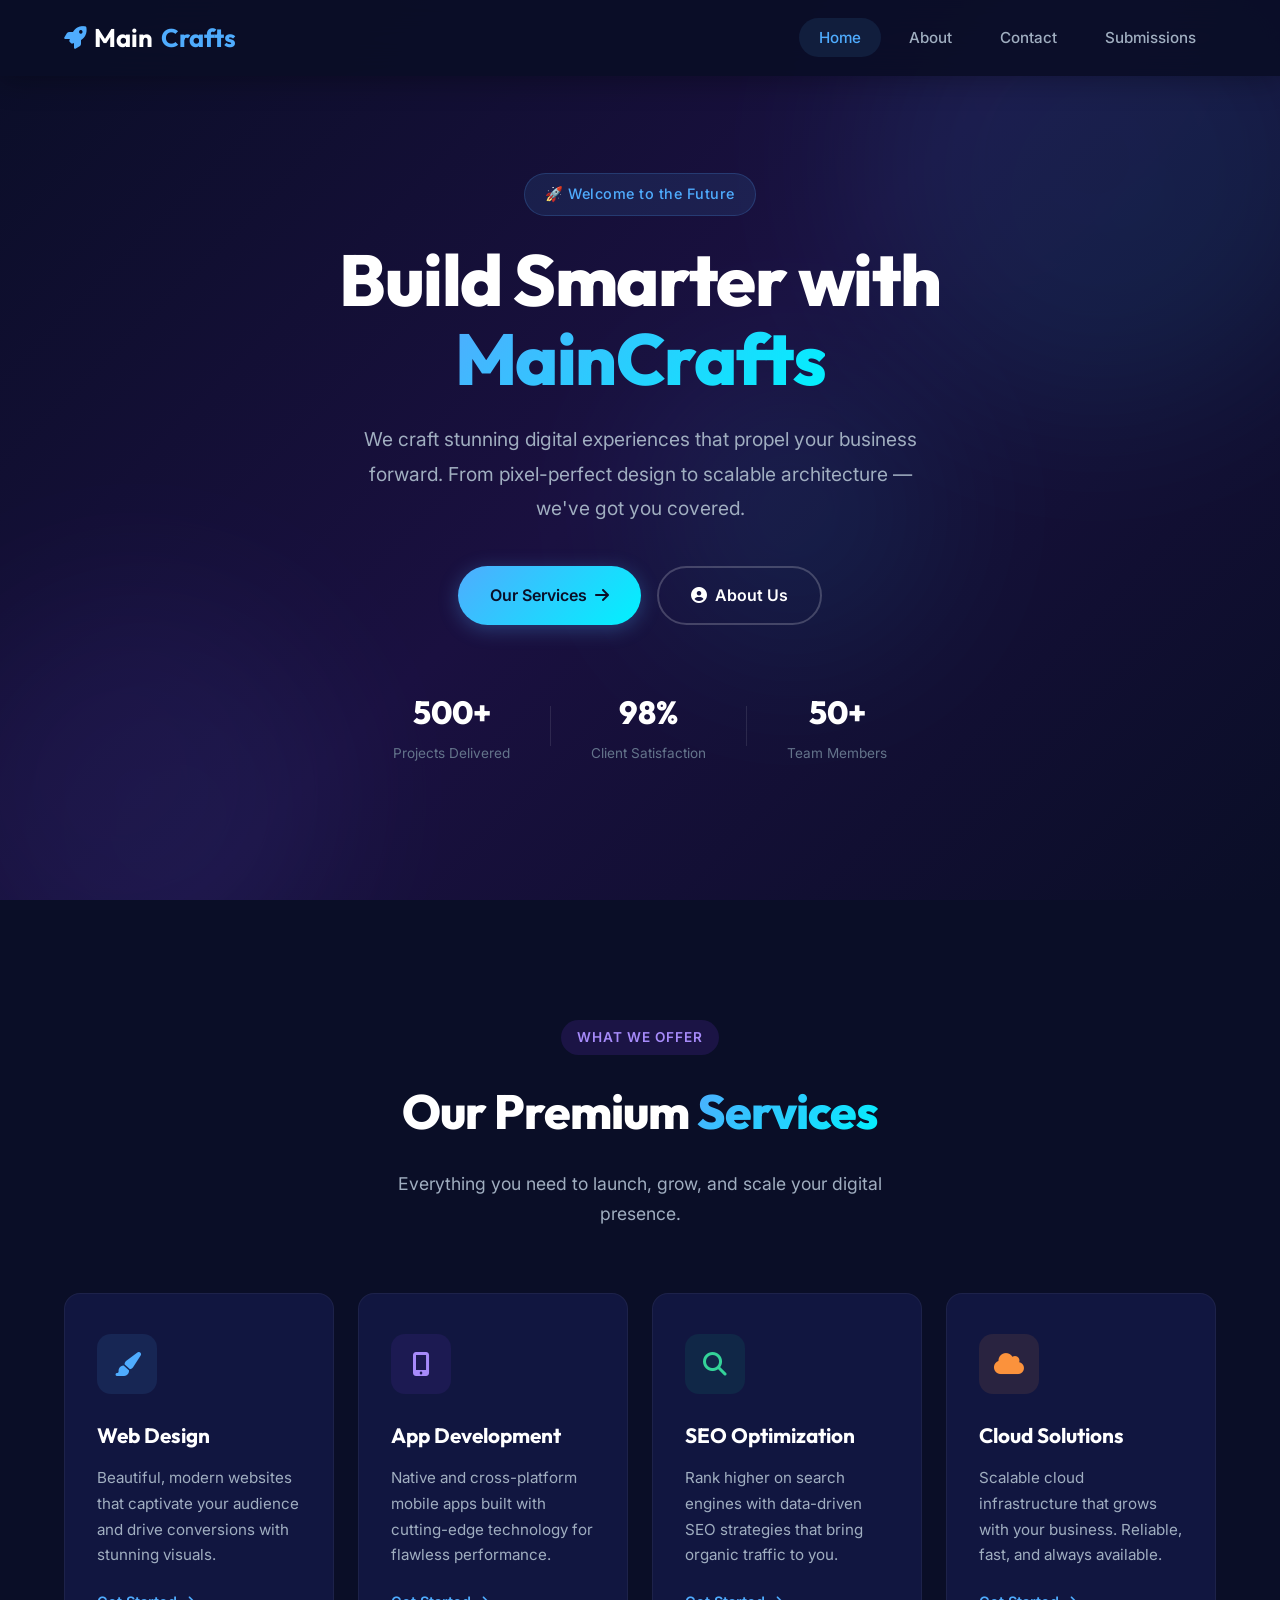
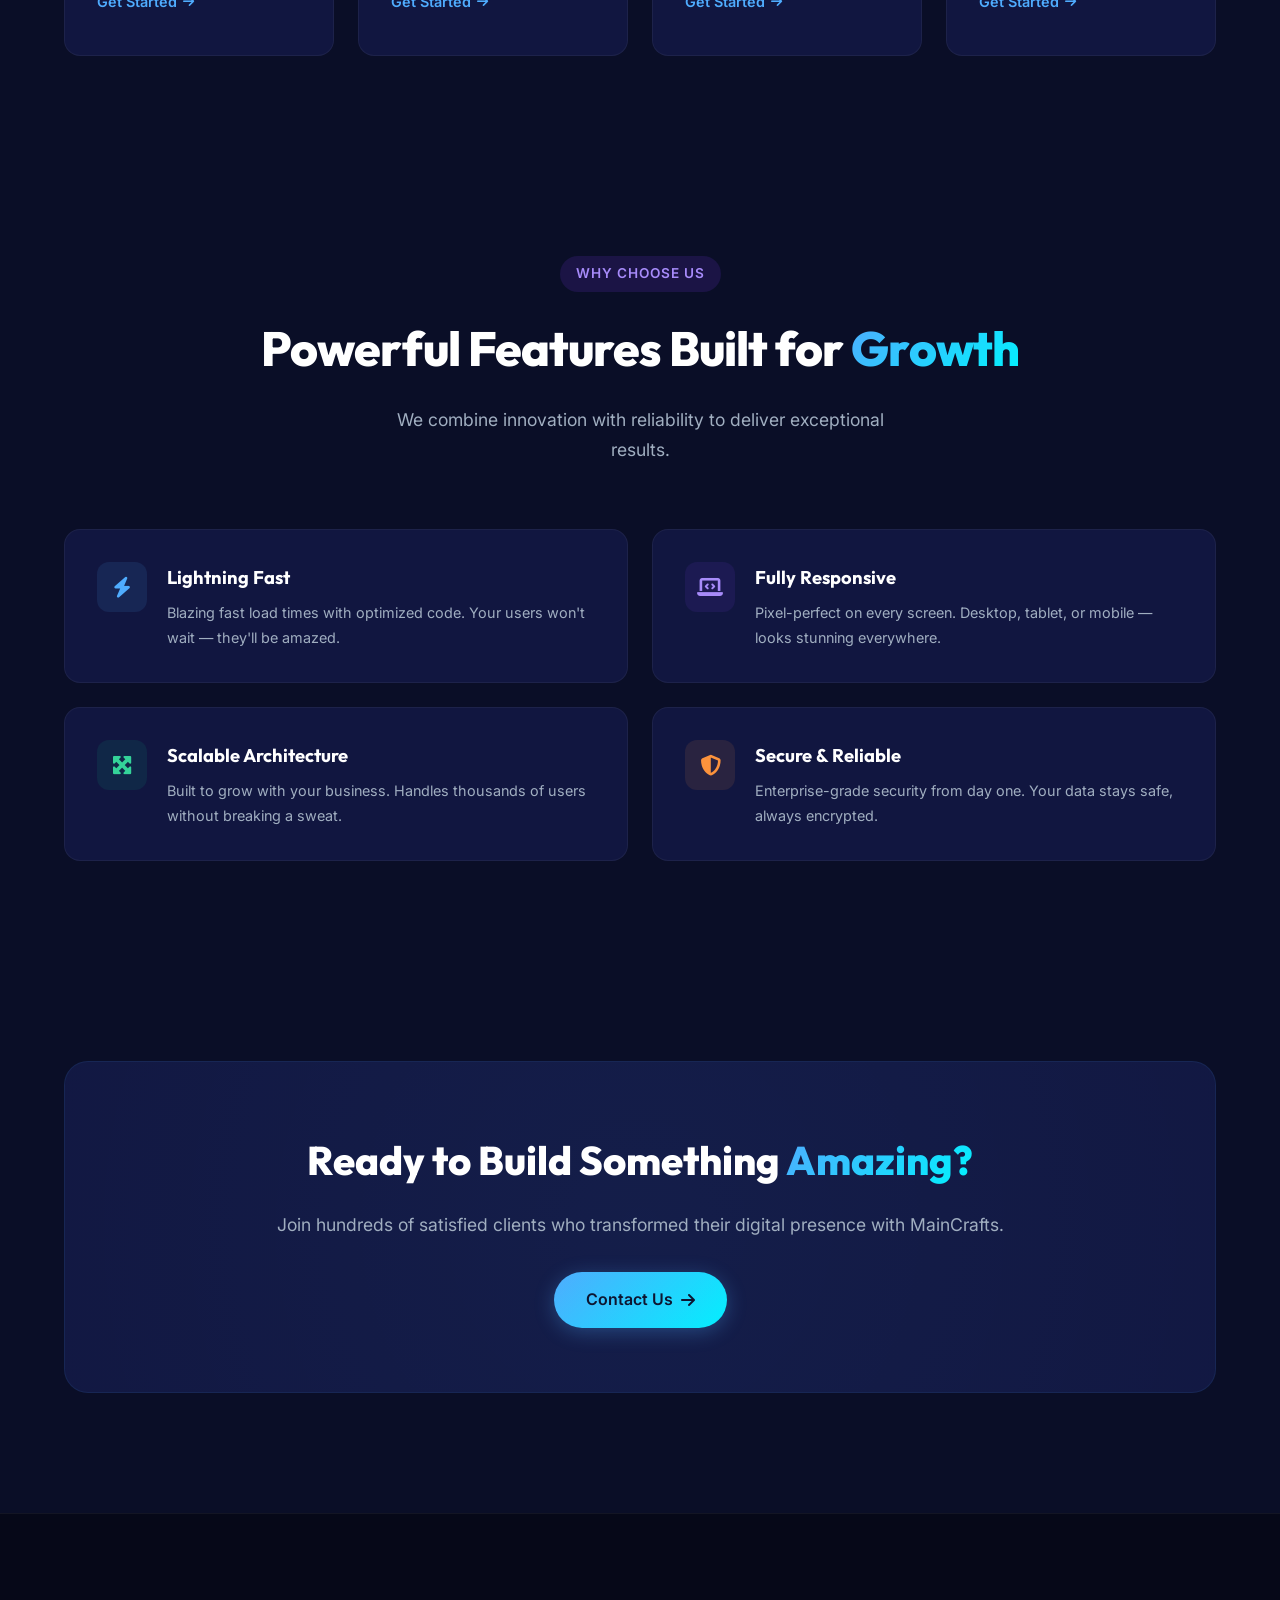
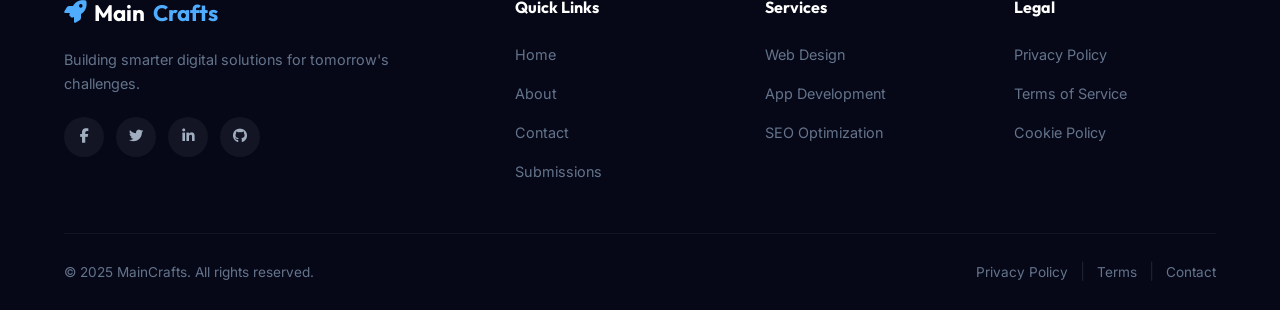
==== commit 8ea91ab5: "Task 3: JavaScript interactivity - Contact form validation, LocalStorage saving, and Submissions pag" ====
--- a/index.html
+++ b/index.html
@@ -29,6 +29,7 @@
                     <li><a href="index.html" class="nav-link active">Home</a></li>
                     <li><a href="about.html" class="nav-link">About</a></li>
                     <li><a href="contact.html" class="nav-link">Contact</a></li>
+                    <li><a href="submissions.html" class="nav-link">Submissions</a></li>
                 </ul>
             </nav>
         </div>
@@ -180,6 +181,7 @@
                         <li><a href="index.html">Home</a></li>
                         <li><a href="about.html">About</a></li>
                         <li><a href="contact.html">Contact</a></li>
+                        <li><a href="submissions.html">Submissions</a></li>
                     </ul>
                 </div>
                 <div class="footer-links-group">
--- a/style.css
+++ b/style.css
@@ -202,6 +202,44 @@
 .footer-bottom-links a:hover{color:var(--primary)}
 .footer-bottom-links span{color:rgba(255,255,255,0.1)}
 
+/* SUBMISSIONS */
+.submissions-section{padding:80px 0 120px}
+.submissions-header{display:flex;justify-content:space-between;align-items:center;margin-bottom:48px;flex-wrap:wrap;gap:20px}
+.submissions-info h2{font-family:var(--font-display);font-size:clamp(1.5rem,3vw,2rem);font-weight:800;margin-bottom:4px}
+.submissions-list{display:flex;flex-direction:column;gap:20px}
+.submission-card{background:var(--bg-card);border:1px solid rgba(255,255,255,0.05);border-radius:var(--radius);padding:28px 32px;transition:var(--transition);position:relative;overflow:hidden;animation:fadeSlideIn 0.5s ease both}
+.submission-card::before{content:'';position:absolute;top:0;left:0;bottom:0;width:4px;background:var(--gradient-primary);opacity:0;transition:var(--transition)}
+.submission-card:hover{transform:translateY(-4px);border-color:rgba(79,172,254,0.15);box-shadow:var(--shadow-glow)}
+.submission-card:hover::before{opacity:1}
+.submission-number{font-family:var(--font-display);font-size:1.5rem;font-weight:800;background:var(--gradient-primary);-webkit-background-clip:text;-webkit-text-fill-color:transparent;background-clip:text;margin-bottom:16px}
+.submission-details{display:grid;grid-template-columns:repeat(auto-fit,minmax(200px,1fr));gap:16px;margin-bottom:16px}
+.submission-field{display:flex;align-items:flex-start;gap:12px}
+.submission-field>i{width:36px;height:36px;min-width:36px;border-radius:10px;display:flex;align-items:center;justify-content:center;background:rgba(79,172,254,0.1);color:var(--primary);font-size:0.85rem;margin-top:2px}
+.field-label{display:block;font-size:0.75rem;font-weight:600;text-transform:uppercase;letter-spacing:1px;color:var(--text-muted);margin-bottom:2px}
+.field-value{display:block;font-size:0.95rem;color:var(--text-primary);word-break:break-word}
+.submission-time{font-size:0.8rem;color:var(--text-muted);display:flex;align-items:center;gap:6px;padding-top:12px;border-top:1px solid rgba(255,255,255,0.05)}
+.submission-time i{color:var(--primary);font-size:0.75rem}
+@keyframes fadeSlideIn{from{opacity:0;transform:translateY(20px)}to{opacity:1;transform:translateY(0)}}
+
+/* EMPTY STATE */
+.empty-state{text-align:center;padding:80px 24px;background:var(--bg-card);border-radius:var(--radius);border:1px dashed rgba(79,172,254,0.2)}
+.empty-icon{width:80px;height:80px;border-radius:50%;background:rgba(79,172,254,0.1);display:flex;align-items:center;justify-content:center;margin:0 auto 24px;font-size:2rem;color:var(--primary)}
+.empty-state h3{font-family:var(--font-display);font-size:1.5rem;font-weight:700;margin-bottom:8px}
+.empty-state p{color:var(--text-secondary);margin-bottom:24px}
+
+/* BUTTON DANGER */
+.btn-danger{border-color:rgba(248,113,113,0.3);color:#f87171}
+.btn-danger:hover{background:rgba(248,113,113,0.1);border-color:#f87171;color:#f87171}
+
+/* TOAST NOTIFICATION */
+.toast-notification{position:fixed;top:24px;right:24px;z-index:10000;display:flex;align-items:center;gap:12px;padding:16px 24px;border-radius:var(--radius-sm);font-size:0.95rem;font-weight:500;backdrop-filter:blur(20px);-webkit-backdrop-filter:blur(20px);box-shadow:0 8px 32px rgba(0,0,0,0.4);transform:translateX(120%);transition:transform 0.4s cubic-bezier(0.4,0,0.2,1);max-width:420px}
+.toast-notification.toast-show{transform:translateX(0)}
+.toast-success{background:rgba(16,185,129,0.15);border:1px solid rgba(16,185,129,0.3);color:#34d399}
+.toast-success i{color:#34d399;font-size:1.2rem}
+.toast-error{background:rgba(248,113,113,0.15);border:1px solid rgba(248,113,113,0.3);color:#f87171}
+.toast-error i{color:#f87171;font-size:1.2rem}
+.toast-notification span{color:var(--text-primary)}
+
 /* ANIMATIONS */
 .reveal{opacity:0;transform:translateY(40px);transition:opacity 0.8s ease,transform 0.8s ease}
 .reveal.revealed{opacity:1;transform:translateY(0)}
@@ -227,6 +265,10 @@
 .cta-box{padding:48px 24px}
 .story-highlights{flex-direction:column}
 .contact-form-wrapper{padding:32px 24px}
+.submissions-header{flex-direction:column;align-items:flex-start}
+.submission-details{grid-template-columns:1fr}
+.submission-card{padding:20px}
+.toast-notification{left:16px;right:16px;max-width:none}
 }
 
 /* RESPONSIVE MOBILE */
@@ -241,4 +283,5 @@
 .footer-grid{grid-template-columns:1fr}
 .hero-stats{flex-direction:column;gap:20px}
 .story-visual{grid-template-columns:1fr}
+.submission-field>i{display:none}
 }
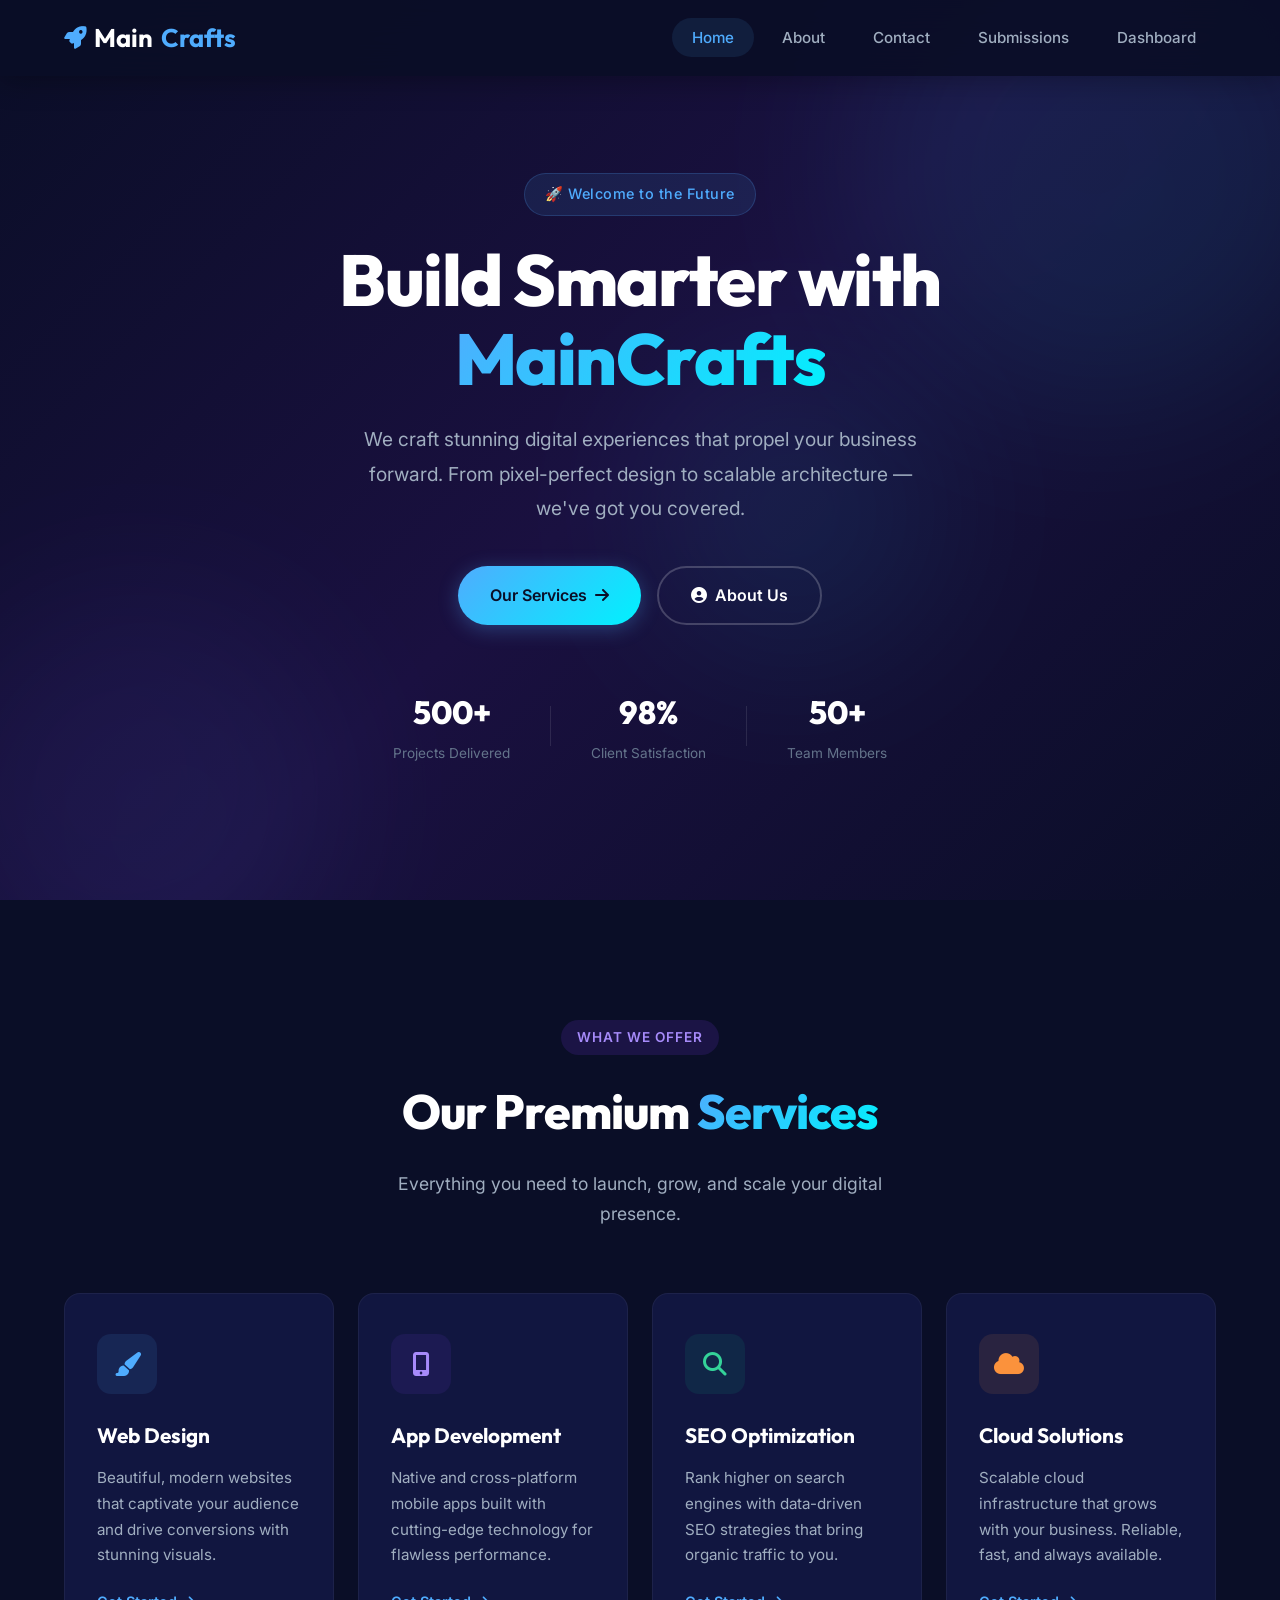
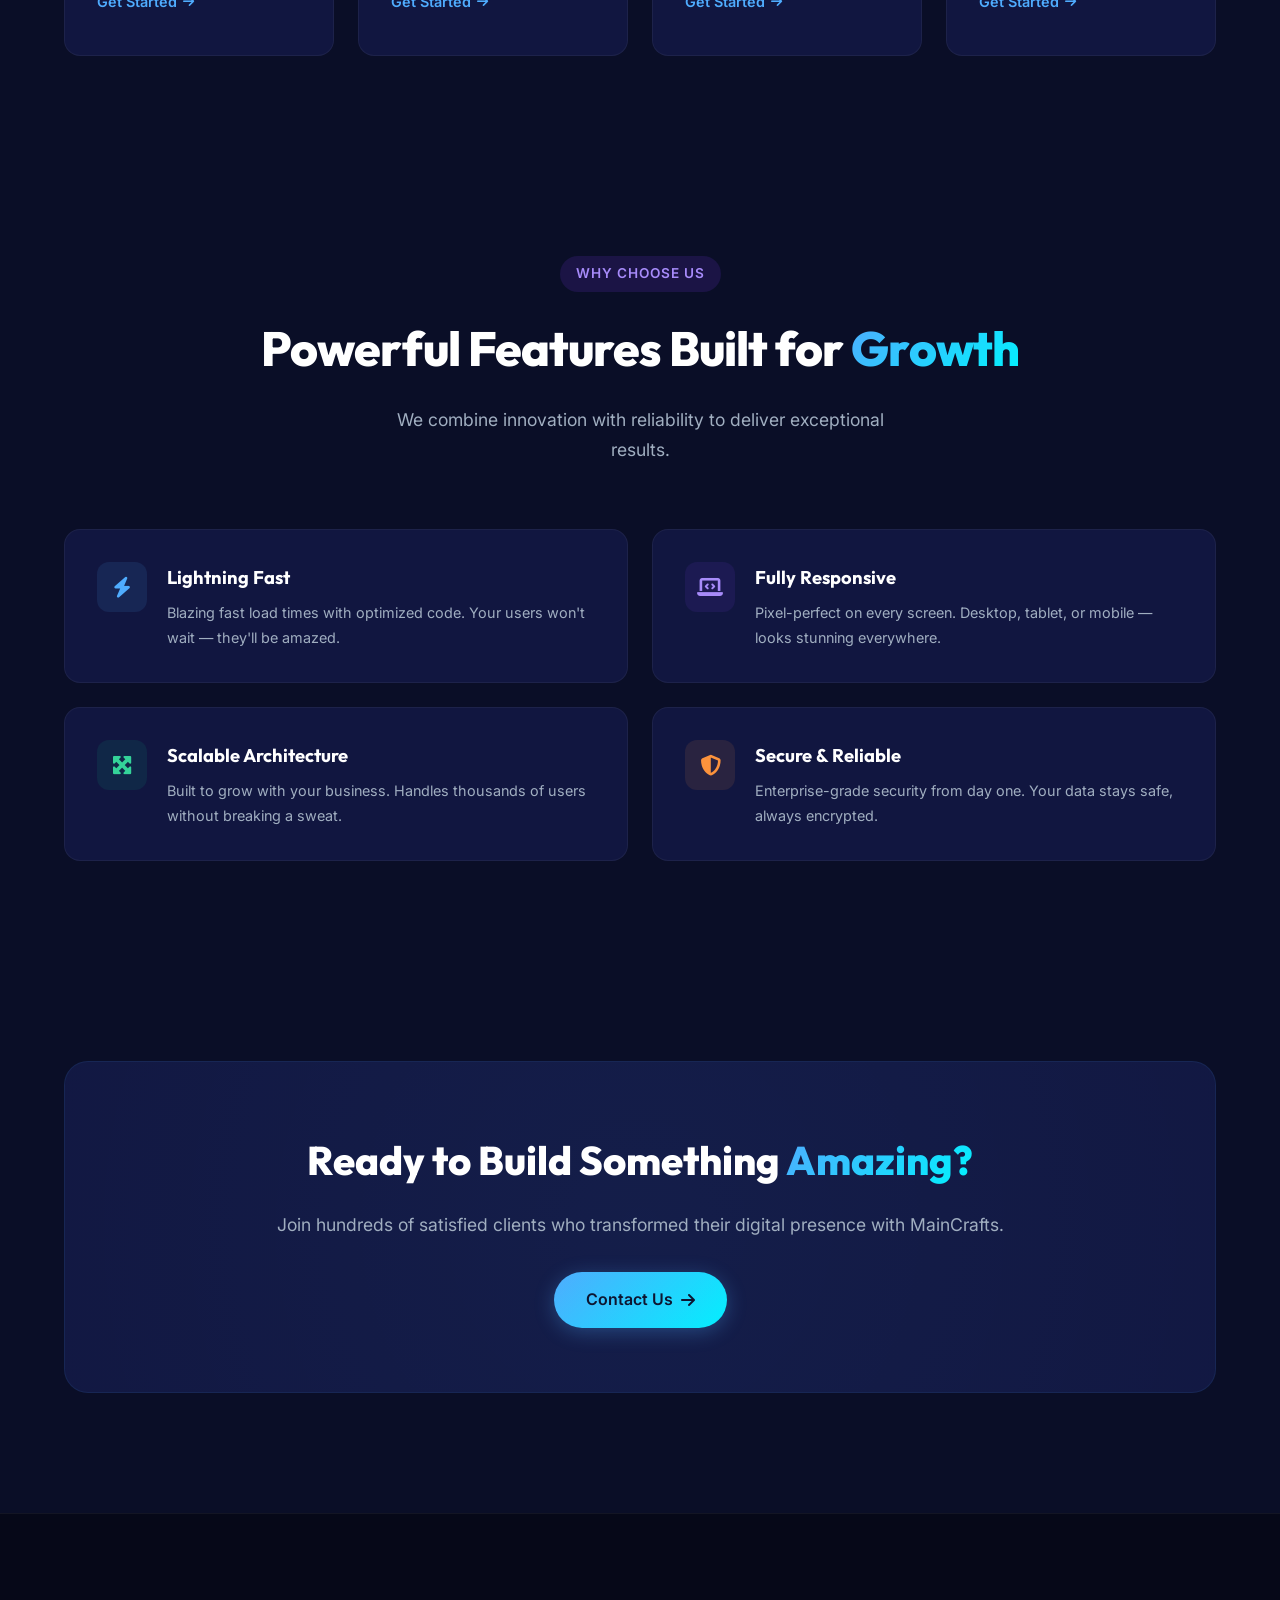
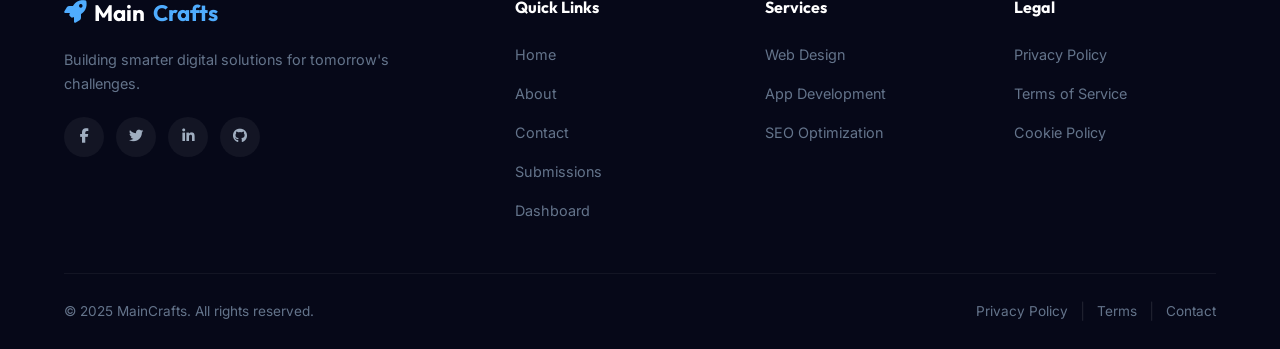
==== commit 39156583: "Task 4: Add Task Manager Dashboard with CRUD, LocalStorage, Search & Filter - Added dashboard.html w" ====
--- a/index.html
+++ b/index.html
@@ -30,6 +30,7 @@
                     <li><a href="about.html" class="nav-link">About</a></li>
                     <li><a href="contact.html" class="nav-link">Contact</a></li>
                     <li><a href="submissions.html" class="nav-link">Submissions</a></li>
+                    <li><a href="dashboard.html" class="nav-link">Dashboard</a></li>
                 </ul>
             </nav>
         </div>
@@ -182,6 +183,7 @@
                         <li><a href="about.html">About</a></li>
                         <li><a href="contact.html">Contact</a></li>
                         <li><a href="submissions.html">Submissions</a></li>
+                        <li><a href="dashboard.html">Dashboard</a></li>
                     </ul>
                 </div>
                 <div class="footer-links-group">
--- a/style.css
+++ b/style.css
@@ -285,3 +285,88 @@
 .story-visual{grid-template-columns:1fr}
 .submission-field>i{display:none}
 }
+
+/* ========== TASK MANAGER DASHBOARD ========== */
+.dashboard-section{padding:80px 0 120px}
+
+/* Dashboard Stats */
+.dashboard-stats{display:grid;grid-template-columns:repeat(3,1fr);gap:20px;margin-bottom:32px}
+.dash-stat{background:var(--bg-card);border:1px solid rgba(255,255,255,0.05);border-radius:var(--radius);padding:24px;display:flex;align-items:center;gap:16px;transition:var(--transition)}
+.dash-stat:hover{transform:translateY(-4px);border-color:rgba(79,172,254,0.15);box-shadow:var(--shadow-glow)}
+.dash-stat i{font-size:1.8rem;color:var(--primary);min-width:40px;text-align:center}
+.dash-stat-number{display:block;font-family:var(--font-display);font-size:1.8rem;font-weight:800;color:var(--text-primary);line-height:1.2}
+.dash-stat-label{display:block;font-size:0.8rem;color:var(--text-muted);text-transform:uppercase;letter-spacing:1px;font-weight:600}
+
+/* Dashboard Input Box */
+.dashboard-input-box{background:var(--bg-card);border:1px solid rgba(255,255,255,0.05);border-radius:var(--radius);padding:32px;margin-bottom:24px;transition:var(--transition)}
+.dashboard-input-box.editing-mode{border-color:rgba(251,146,60,0.4);box-shadow:0 0 20px rgba(251,146,60,0.08)}
+.dashboard-input-box h2{font-family:var(--font-display);font-size:1.3rem;font-weight:700;margin-bottom:20px;display:flex;align-items:center;gap:10px}
+.dashboard-input-box h2 i{color:var(--primary);font-size:1.1rem}
+.editing-mode h2 i{color:#fb923c}
+.task-input-group{display:flex;gap:12px;align-items:center;flex-wrap:wrap}
+.task-input-group .input-wrapper{flex:1;min-width:250px}
+.task-input-group .input-wrapper input{padding:14px 20px 14px 44px;border-radius:var(--radius-sm);border:1px solid rgba(255,255,255,0.1);background:rgba(255,255,255,0.05);color:var(--text-primary);font-size:1rem;font-family:var(--font-main);outline:none;transition:var(--transition);width:100%}
+.task-input-group .input-wrapper input:focus{border-color:var(--primary);box-shadow:0 0 0 3px rgba(79,172,254,0.1)}
+.task-input-group .input-wrapper input::placeholder{color:var(--text-muted)}
+.task-input-group .input-wrapper i{position:absolute;left:16px;color:var(--text-muted);font-size:0.9rem;z-index:1}
+
+/* Search & Filter Controls */
+.dashboard-controls{display:flex;gap:16px;margin-bottom:32px;flex-wrap:wrap}
+.search-wrapper{position:relative;flex:1;min-width:220px;display:flex;align-items:center}
+.search-wrapper i{position:absolute;left:16px;color:var(--text-muted);font-size:0.9rem;z-index:1}
+.search-wrapper input{width:100%;padding:14px 20px 14px 44px;border-radius:var(--radius-sm);border:1px solid rgba(255,255,255,0.1);background:var(--bg-card);color:var(--text-primary);font-size:0.95rem;font-family:var(--font-main);outline:none;transition:var(--transition)}
+.search-wrapper input:focus{border-color:var(--primary);box-shadow:0 0 0 3px rgba(79,172,254,0.1)}
+.search-wrapper input::placeholder{color:var(--text-muted)}
+.filter-wrapper{position:relative;min-width:180px;display:flex;align-items:center}
+.filter-wrapper i{position:absolute;left:16px;color:var(--text-muted);font-size:0.85rem;z-index:1;pointer-events:none}
+.filter-wrapper select{width:100%;padding:14px 20px 14px 44px;border-radius:var(--radius-sm);border:1px solid rgba(255,255,255,0.1);background:var(--bg-card);color:var(--text-primary);font-size:0.95rem;font-family:var(--font-main);outline:none;cursor:pointer;transition:var(--transition);appearance:none;-webkit-appearance:none;-moz-appearance:none;background-image:url("data:image/svg+xml,%3Csvg xmlns='http://www.w3.org/2000/svg' width='12' height='12' viewBox='0 0 12 12'%3E%3Cpath fill='%2364748b' d='M6 8L1 3h10z'/%3E%3C/svg%3E");background-repeat:no-repeat;background-position:right 16px center}
+.filter-wrapper select:focus{border-color:var(--primary);box-shadow:0 0 0 3px rgba(79,172,254,0.1)}
+.filter-wrapper select option{background:var(--bg-dark);color:var(--text-primary);padding:8px}
+
+/* Task List */
+.task-list{display:flex;flex-direction:column;gap:12px;list-style:none;padding:0;margin:0}
+.task-item{background:var(--bg-card);border:1px solid rgba(255,255,255,0.05);border-radius:var(--radius);padding:18px 24px;display:flex;align-items:center;justify-content:space-between;gap:16px;transition:var(--transition);animation:fadeSlideIn 0.4s ease both;position:relative;overflow:hidden}
+.task-item::before{content:'';position:absolute;top:0;left:0;bottom:0;width:4px;background:var(--gradient-primary);opacity:0;transition:var(--transition)}
+.task-item:hover{transform:translateY(-2px);border-color:rgba(79,172,254,0.15);box-shadow:var(--shadow-glow)}
+.task-item:hover::before{opacity:1}
+
+/* Completed Task Styling */
+.task-completed{opacity:0.7}
+.task-completed::before{background:linear-gradient(135deg,#34d399 0%,#10b981 100%) !important}
+.task-completed .task-name{text-decoration:line-through;color:var(--text-muted)}
+
+/* Task Content */
+.task-content{display:flex;align-items:center;gap:14px;flex:1;min-width:0}
+.task-check{background:none;border:none;cursor:pointer;font-size:1.3rem;color:var(--text-muted);transition:var(--transition);padding:4px;display:flex;align-items:center;justify-content:center}
+.task-check:hover{color:var(--primary);transform:scale(1.15)}
+.task-check.checked{color:#34d399}
+.task-check.checked:hover{color:#10b981}
+.task-name{font-size:1rem;font-weight:500;color:var(--text-primary);transition:var(--transition);word-break:break-word}
+
+/* Task Action Buttons */
+.task-actions{display:flex;gap:8px;flex-shrink:0}
+.task-btn{width:38px;height:38px;border-radius:10px;border:none;cursor:pointer;display:flex;align-items:center;justify-content:center;font-size:0.85rem;transition:var(--transition)}
+.task-btn-edit{background:rgba(79,172,254,0.1);color:var(--primary)}
+.task-btn-edit:hover{background:rgba(79,172,254,0.25);transform:translateY(-2px)}
+.task-btn-delete{background:rgba(248,113,113,0.1);color:#f87171}
+.task-btn-delete:hover{background:rgba(248,113,113,0.25);transform:translateY(-2px)}
+
+/* Dashboard Responsive — Tablet */
+@media(max-width:768px){
+.dashboard-stats{grid-template-columns:1fr}
+.task-input-group{flex-direction:column}
+.task-input-group .input-wrapper{min-width:100%;width:100%}
+.task-input-group .btn{width:100%;justify-content:center}
+.dashboard-controls{flex-direction:column}
+.search-wrapper,.filter-wrapper{min-width:100%}
+.task-item{flex-direction:column;align-items:flex-start;gap:12px}
+.task-actions{align-self:flex-end}
+}
+
+/* Dashboard Responsive — Mobile */
+@media(max-width:480px){
+.dashboard-input-box{padding:20px}
+.dash-stat{padding:16px}
+.dash-stat-number{font-size:1.4rem}
+.task-item{padding:14px 16px}
+}
